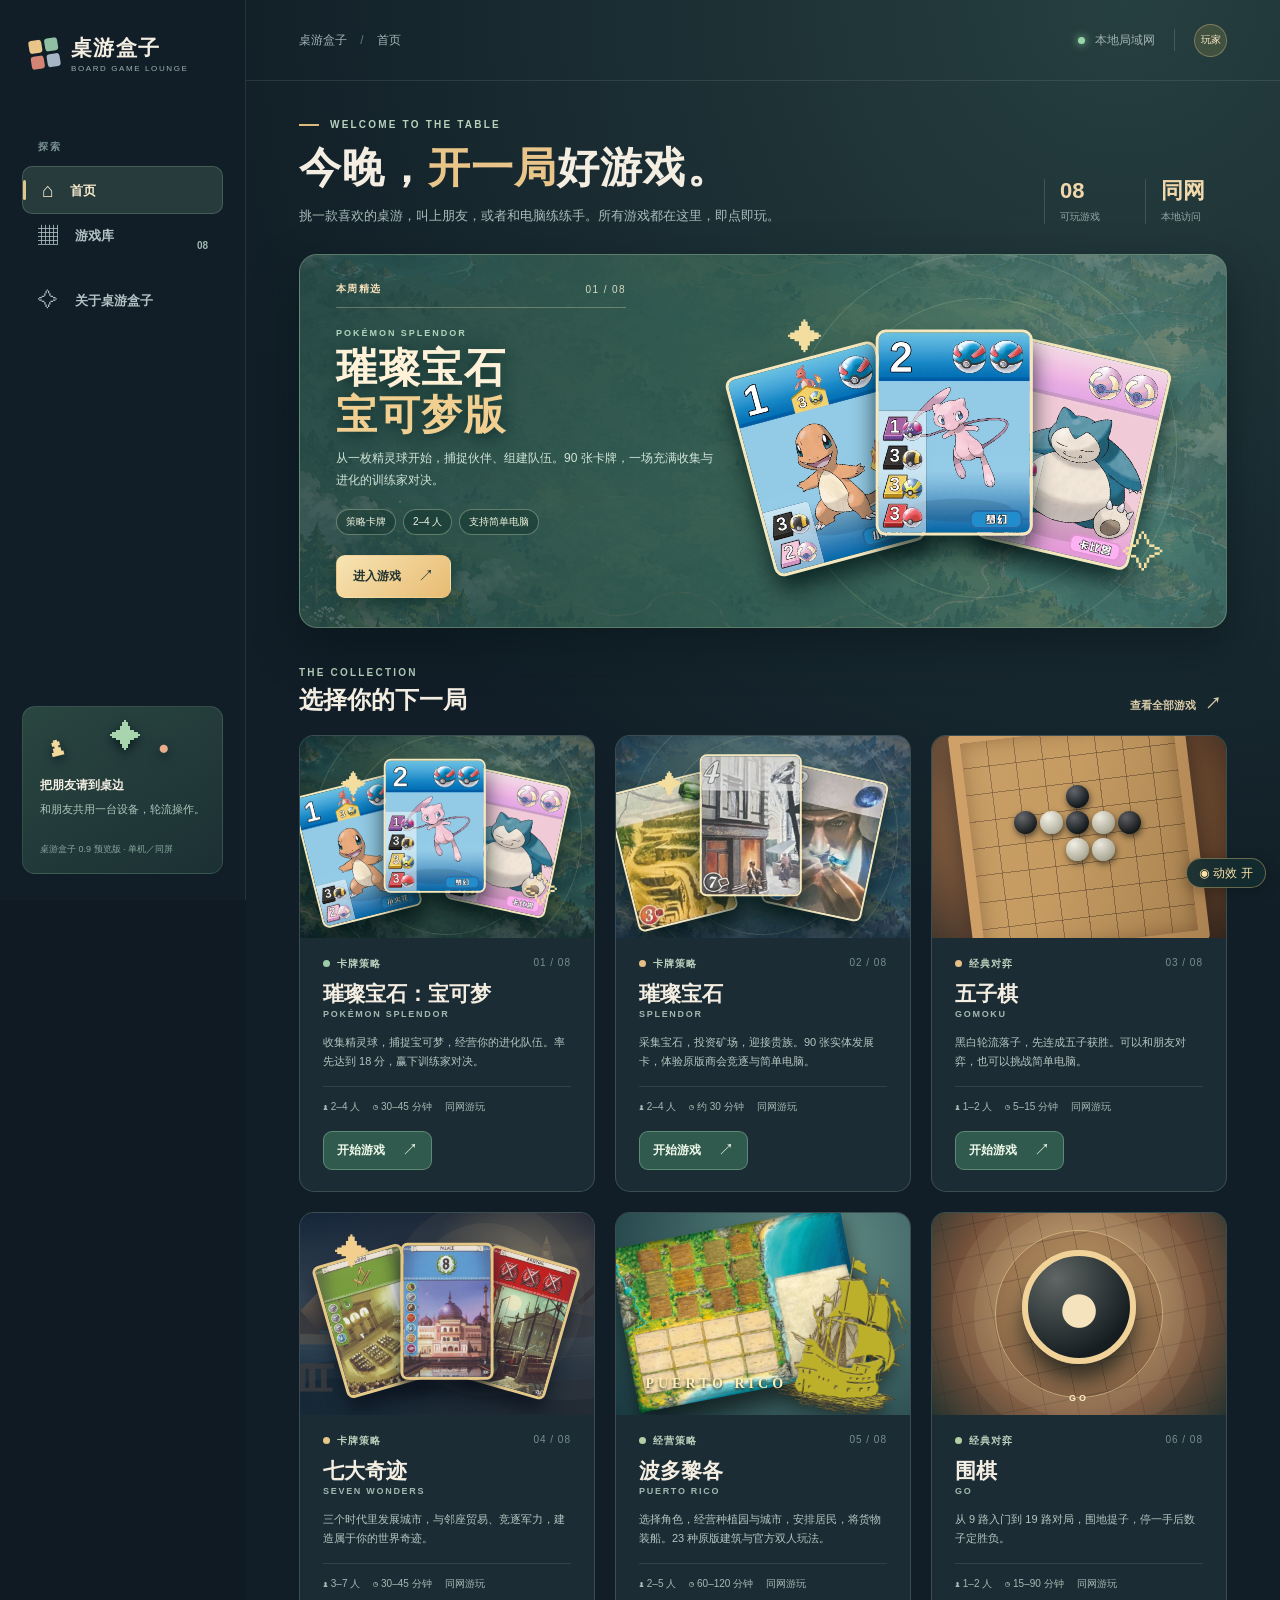
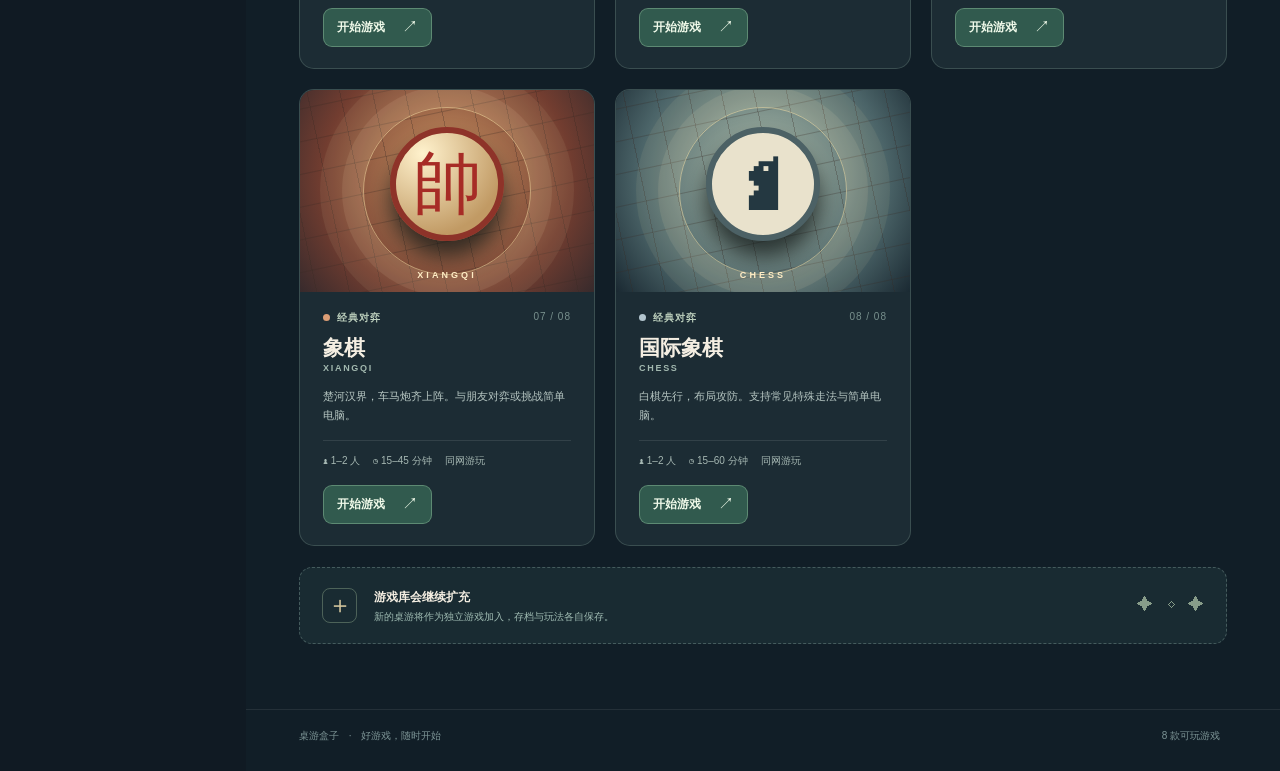
==== site/index.html @ d0b1382e "Publish eight-game hotseat web edition" ====
<!doctype html>
<html lang="zh-CN">
<head>
  <meta charset="utf-8">
  <meta name="viewport" content="width=device-width, initial-scale=1">
  <meta name="theme-color" content="#101b26">
  <meta name="apple-mobile-web-app-capable" content="yes">
  <link rel="manifest" href="manifest.webmanifest">
  <link rel="apple-touch-icon" href="assets/hub-icon-192.png">
  <title>桌游盒子 · 桌游中心</title>
  <link rel="stylesheet" href="css/hub.css?v=0.9.0-preview.1">
  <link rel="stylesheet" href="css/motion.css?v=0.9.0-preview.1">
</head>
<body>
  <div id="hub"></div>
  <script src="js/site-config.js?v=0.9.0-preview.1"></script>
  <script src="js/motion.js?v=0.9.0-preview.1"></script>
  <script src="js/hub.js?v=0.9.0-preview.1"></script>
  <script src="js/pwa.js?v=0.9.0-preview.1"></script>
</body>
</html>
---- site/css/hub.css ----
:root{--bg:#101a23;--panel:#1b2a35;--muted:#9fb0b5;--cream:#f4eee2;--gold:#eac58a;--green:#93c7a6;--line:#ffffff18}
*{box-sizing:border-box}
html{scroll-behavior:smooth}
body{margin:0;color:var(--cream);background:var(--bg);font-family:"Microsoft YaHei UI","Microsoft YaHei","Segoe UI",sans-serif}
button,a{font:inherit}button{cursor:pointer}a{color:inherit;text-decoration:none}
button:focus-visible,a:focus-visible{outline:3px solid #f4cf87;outline-offset:3px}
.hub-shell{display:grid;grid-template-columns:246px minmax(0,1fr);min-height:100vh;max-width:1920px;margin:auto}
.hub-sidebar{position:sticky;top:0;display:flex;flex-direction:column;height:100vh;padding:34px 22px 26px;border-right:1px solid var(--line);background:#111e27;z-index:2}
.hub-brand{display:flex;align-items:center;gap:12px;padding:0 8px;margin-bottom:67px}
.hub-brand strong{display:block;font-size:21px;letter-spacing:.06em;white-space:nowrap}.hub-brand small{display:block;margin-top:2px;color:#9ab0ac;font-size:8px;letter-spacing:.2em;white-space:nowrap}
.hub-mark{display:grid;grid-template-columns:repeat(2,13px);grid-template-rows:repeat(2,13px);gap:3px;transform:rotate(-9deg);flex:none}
.hub-mark i{display:block;border-radius:3px;background:#eac58a}.hub-mark i:nth-child(2){background:#91bfa3}.hub-mark i:nth-child(3){background:#d38475}.hub-mark i:nth-child(4){background:#a7b6c5}
.sidebar-section-label{padding:0 16px;color:#789091;font-size:10px;font-weight:800;letter-spacing:.2em;margin-bottom:12px}
.hub-nav{display:grid;gap:7px}.hub-nav button{width:100%;height:48px;border:1px solid transparent;border-radius:10px;color:#b2c3c6;background:none;text-align:left;padding:0 14px;font-size:13px;font-weight:700}
.hub-nav button span{display:inline-grid;place-items:center;width:22px;margin-right:12px;font-size:20px;font-weight:400;vertical-align:-2px}
.hub-nav button b{float:right;line-height:48px;font-size:10px;color:#9db9b0}
.hub-nav button:hover,.hub-nav button.active{color:#f5e9cc;background:#273b3d;border-color:#93b89a46}
.hub-nav button.active:before{content:"";display:inline-block;width:3px;height:20px;border-radius:3px;background:#dfc68a;margin-left:-14px;margin-right:11px;vertical-align:-5px}
.hub-nav button.active span{margin-right:7px}
.sidebar-bottom{margin-top:auto;border:1px solid #8ab29635;border-radius:13px;padding:17px;background:linear-gradient(150deg,#2a4640,#1b3034)}
.sidebar-mini-art{height:51px;position:relative;color:#f3d99c;font-size:32px}.sidebar-mini-art span{position:absolute;filter:drop-shadow(0 4px 6px #081820)}.sidebar-mini-art span:nth-child(1){left:8px;top:3px;transform:rotate(-14deg)}.sidebar-mini-art span:nth-child(2){left:70px;top:-5px;color:#a8d5ae}.sidebar-mini-art span:nth-child(3){left:118px;top:13px;color:#e9ad8a;font-size:19px}
.sidebar-bottom strong{font-size:12px}.sidebar-bottom p{color:#adc7bc;font-size:11px;line-height:1.6;margin:7px 0 19px}.sidebar-bottom small{color:#87a69d;font-size:9px}
.hub-main{min-width:0;background:radial-gradient(circle at 85% 0,#263f40 0,transparent 37%),#111e27}
.hub-header{height:81px;padding:0 53px;display:flex;align-items:center;justify-content:space-between;border-bottom:1px solid var(--line);color:#a2b4b4;font-size:12px}
.breadcrumb span{margin:0 10px;color:#627c7e}.header-right{display:flex;align-items:center;gap:10px}.online-dot{width:7px;height:7px;border-radius:50%;background:#98d7aa;box-shadow:0 0 9px #98d7aa}.header-line{height:22px;width:1px;background:#ffffff27;margin:0 9px}.user-badge{width:33px;height:33px;border:1px solid #d9be8766;background:#415140;border-radius:50%;display:grid;place-items:center;color:#ffedc7;font-size:10px}
.page-content{max-width:1550px;padding:38px 53px 65px;margin:0 auto;min-height:calc(100vh - 143px)}
.eyebrow{display:flex;align-items:center;gap:11px;color:#b8d1bc;font-size:10px;font-weight:900;letter-spacing:.22em}.eyebrow-line{width:20px;height:2px;background:#ddb97b}
.welcome{display:flex;justify-content:space-between;align-items:end;gap:30px;margin-bottom:27px}.welcome h1,.library-intro h1{font-size:clamp(29px,3.3vw,48px);letter-spacing:.025em;line-height:1.25;margin:12px 0 9px;font-weight:900}.welcome h1 em{font-style:normal;color:#eac58a}.welcome p,.library-intro p{font-size:13px;color:#aabdbb;line-height:1.8;margin:0}.welcome-stats{display:flex;gap:19px;padding-bottom:3px}.welcome-stats div{min-width:82px;border-left:1px solid #78908a56;padding-left:15px}.welcome-stats strong{display:block;font-size:22px;line-height:1.1;color:#f0d7ac}.welcome-stats span{display:block;color:#91aba9;font-size:10px;margin-top:7px}
.feature-card{position:relative;min-height:355px;border:1px solid #a9c7a46b;border-radius:18px;overflow:hidden;display:grid;grid-template-columns:minmax(0,.9fr) minmax(0,1.1fr);background:radial-gradient(circle at 80% 37%,#60887780,transparent 36%),linear-gradient(112deg,#203c3a 0%,#254942 53%,#345851 100%);box-shadow:0 18px 42px #0714198c}
.feature-card:before{content:"";position:absolute;inset:0;pointer-events:none;background:linear-gradient(90deg,#142d2d30,#132c2b00 60%),url("../assets/board-map-v2.png") center/cover;opacity:.26;mix-blend-mode:screen}
.feature-copy{padding:27px 0 29px 36px;position:relative;z-index:1}.feature-label{display:flex;align-items:center;justify-content:space-between;border-bottom:1px solid #f2e3bf4d;padding-bottom:11px;color:#f6e1bb;font-size:10px;letter-spacing:.14em;font-weight:800;max-width:290px}.feature-label b{color:#d5dbc5;font-weight:500}
.feature-kicker{font-size:9px;letter-spacing:.22em;color:#b0d6bd;font-weight:800;margin-top:20px}.feature-copy h2{font-size:clamp(31px,3.2vw,48px);line-height:1.15;letter-spacing:.04em;margin:7px 0;color:#fff2d8;text-shadow:0 3px 16px #0c292a}.feature-copy h2 i{font-style:normal;color:#f1cf91}.feature-copy p{max-width:400px;color:#d2e4d8;font-size:12px;line-height:1.8;margin:9px 0 17px}
.feature-tags{display:flex;flex-wrap:wrap;gap:7px}.feature-tags span{border:1px solid #dce7bf5c;border-radius:99px;background:#1438318c;padding:5px 9px;font-size:10px;color:#eff3de}
.feature-actions{display:flex;align-items:center;gap:18px;margin-top:20px}.button{display:inline-flex;align-items:center;justify-content:space-between;gap:17px;border:1px solid transparent;border-radius:9px;padding:10px 16px;min-height:41px;font-weight:800;font-size:12px;white-space:nowrap;transition:transform .15s,background .15s,border-color .15s}.button:hover{transform:translateY(-2px)}.button span{font-size:16px;font-weight:500}
.button-gold{color:#20332f;background:linear-gradient(140deg,#f7e4b4,#e8bb72);box-shadow:0 5px 13px #08241d77}.button-primary{color:#eff9e9;background:#315a4e;border-color:#94c6a270}.button-primary:hover{background:#3c715c}.button-ghost{color:#b7d4c2;border-color:#6d9a8566;background:#17382f}.button-ghost:hover{background:#254b3d}.feature-resume{color:#f6e5bd;font-size:11px;font-weight:700}.feature-resume:hover{text-decoration:underline}
.cover{position:relative;overflow:hidden;min-height:197px;background:#243e3b}.cover-splendor{background:radial-gradient(circle at 58% 40%,#668777,#284340 56%,#10272b)}.cover-splendor:before{content:"";position:absolute;inset:0;background:url("../assets/board-map-v2.png") center/cover;opacity:.27}.cover-orbit{position:absolute;left:50%;top:49%;width:270px;height:270px;border:1px solid #daebba26;border-radius:50%;transform:translate(-50%,-50%) rotate(-18deg)}.orbit-b{width:200px;height:200px;border-color:#e9db9d2b}
.cover-card{position:absolute;width:102px;border:2px solid #f5e7be;border-radius:7px;box-shadow:0 14px 22px #001414ba;top:50%;left:50%;transform-origin:bottom center}.cover-card-a{transform:translate(-122%,-41%) rotate(-14deg)}.cover-card-b{transform:translate(-4%,-47%) rotate(12deg)}.cover-card-c{transform:translate(-62%,-58%) rotate(0);z-index:2}.cover-spark{position:absolute;color:#f3dea0;font-size:26px}.spark-a{left:14%;top:17%}.spark-b{right:12%;bottom:13%;font-size:35px}
.hero-cover{min-height:355px;background:none;overflow:visible}.hero-cover:before{opacity:0}.hero-cover .cover-orbit{width:390px;height:390px;left:52%;top:52%;border-color:#dce5b02b}.hero-cover .orbit-b{width:300px;height:300px}.hero-cover .cover-card{width:clamp(136px,12.2vw,188px);border-width:3px;border-radius:10px}.hero-cover .cover-card-a{transform:translate(-126%,-43%) rotate(-15deg)}.hero-cover .cover-card-b{transform:translate(1%,-45%) rotate(13deg)}.hero-cover .cover-card-c{transform:translate(-61%,-54%) rotate(0)}.hero-cover .spark-a{font-size:35px}.hero-cover .spark-b{font-size:42px}
.resume-strip{display:flex;align-items:center;gap:14px;border:1px solid #8ab39454;background:#203a36;border-radius:12px;padding:13px 17px;margin-top:17px}.resume-symbol{display:grid;place-items:center;width:42px;height:42px;border-radius:10px;color:#f2d198;background:#456350;font-size:25px}.resume-strip div:nth-child(2){display:grid;gap:2px;flex:1}.resume-strip small{color:#a8c9ad;font-size:9px}.resume-strip strong{font-size:13px}.resume-strip span{color:#b5c9b9;font-size:10px}.resume-strip a{font-size:11px;color:#f7e5b9;font-weight:800}.resume-strip a span{font-size:16px;color:#f7e5b9;margin-left:10px}
.section-heading{display:flex;align-items:end;justify-content:space-between;gap:18px;margin:39px 0 19px}.section-heading h2{font-size:24px;margin:6px 0 0}.text-button{border:0;background:none;color:#d8cba8;font-size:11px;font-weight:800}.text-button span{margin-left:6px;font-size:16px}.text-button:hover{text-decoration:underline}
.game-cards{display:grid;grid-template-columns:repeat(3,minmax(0,1fr));gap:20px}.game-card{min-width:0;border:1px solid #88a39a48;background:#1c2c34;border-radius:15px;overflow:hidden;transition:transform .15s,border-color .15s,box-shadow .15s}.game-card:hover{transform:translateY(-3px);border-color:#cbb684ad;box-shadow:0 14px 27px #05121770}.card-cover-link{display:block}.game-card .cover{height:202px}.game-card-body{padding:19px 23px 21px}.card-category{color:#bdd0bd;font-size:10px;letter-spacing:.1em;font-weight:800}.category-dot{display:inline-block;width:7px;height:7px;border-radius:50%;background:#9dccaa;margin-right:7px}.game-card.amber .category-dot{background:#e5bf84}.card-number{float:right;font-size:10px;color:#78908d;font-weight:400}.game-card h3{font-size:21px;margin:9px 0 1px}.game-en{color:#a2b8af;font-size:9px;letter-spacing:.19em;font-weight:700}.game-card p{font-size:11px;line-height:1.75;color:#b5c5c1;min-height:39px;margin:14px 0}.game-meta{display:flex;gap:13px;flex-wrap:wrap;padding:13px 0;border-top:1px solid #ffffff19;color:#a6b8b3;font-size:10px}.card-bottom{display:flex;gap:9px;align-items:center;margin-top:4px}.card-bottom .button{padding:8px 13px;min-height:36px}.card-bottom .button-ghost{font-size:10px}
.cover-gomoku{background:radial-gradient(circle at 50% 40%,#b88f59,#6d4b32 72%,#352923)}.cover-gomoku:after{content:"";position:absolute;inset:0;background:linear-gradient(105deg,#e6c19024,transparent 45%,#35200e3d);pointer-events:none}.cover-grid{position:absolute;width:236px;height:236px;left:50%;top:50%;transform:translate(-50%,-50%) rotate(-7deg);border:11px solid #cc9d64;border-radius:6px;background:repeating-linear-gradient(0deg,transparent 0 26px,#4f382776 26px 27px),repeating-linear-gradient(90deg,transparent 0 26px,#4f382776 26px 27px),#c59b62;box-shadow:0 12px 25px #2a1d1bcc,inset 0 0 19px #5f3c2080}
.cover-wonders{background:linear-gradient(90deg,#14233475,#2d2b3291),url('../assets/wonders-panorama.svg') center 47%/cover}.w-cover-sun{position:absolute;right:18%;top:15%;width:110px;height:110px;border:1px solid #f3d99d78;border-radius:50%;box-shadow:0 0 0 20px #f3d99d0e,0 0 0 43px #f3d99d0b}.w-cover-card{position:absolute;left:50%;top:48%;width:93px;height:137px;display:grid;place-items:center;border:3px solid #e5c888;border-radius:7px;background:linear-gradient(155deg,#906644,#2e4652 50%,#17283a);box-shadow:0 12px 18px #0a121dc9;color:#ffe8ae;font-family:Georgia,serif;font-size:48px;text-shadow:0 3px 8px #111b23}.w-cover-card.c1{transform:translate(-128%,-42%) rotate(-16deg)}.w-cover-card.c2{transform:translate(-50%,-49%) rotate(0);z-index:2}.w-cover-card.c3{transform:translate(26%,-41%) rotate(16deg)}.w-cover-laurel{position:absolute;left:12%;top:10%;font-size:35px;color:#f2cf8f}.game-card.royal .category-dot{background:#e7c889}
.w-cover-card{object-fit:cover;object-position:center 59%;display:block}
.cover-classic{background:radial-gradient(circle at 50% 42%,#d2ac72,#76523b 65%,#26332f)}.cover-xiangqi{background:radial-gradient(circle at 50% 42%,#d59d68,#723d30 66%,#372a2c)}.cover-chess{background:radial-gradient(circle at 50% 42%,#b6c5b2,#4b6468 66%,#1a2932)}.classic-cover-grid{position:absolute;inset:-22%;transform:rotate(-12deg);background:repeating-linear-gradient(0deg,transparent 0 31px,#382b2454 31px 32px),repeating-linear-gradient(90deg,transparent 0 31px,#382b2454 31px 32px);opacity:.85}.classic-cover-ring{position:absolute;left:50%;top:50%;width:168px;height:168px;transform:translate(-50%,-50%);border:1px solid #f9e3aa88;border-radius:50%;box-shadow:0 0 0 21px #f8e4b617,0 0 0 43px #f8e4b611}.classic-cover-piece{position:absolute;left:50%;top:47%;transform:translate(-50%,-50%);display:grid;place-items:center;width:114px;height:114px;border:6px solid #f1d39a;border-radius:50%;background:radial-gradient(circle at 28% 22%,#5f6664,#151d21 75%);box-shadow:0 16px 22px #101717c2;color:#f4e3bd;font-size:78px;font-family:Georgia,"KaiTi",serif}.cover-xiangqi .classic-cover-piece{border-color:#8e3329;background:radial-gradient(circle at 26% 20%,#fff2cd,#c19a64 75%);color:#a72c26;font-size:69px}.cover-chess .classic-cover-piece{background:#e9e2cc;border-color:#4c6165;color:#243841}.classic-cover-caption{position:absolute;left:50%;bottom:12px;transform:translateX(-50%);font-size:9px;font-weight:900;letter-spacing:.34em;color:#ffedc5}.game-card.jade .category-dot{background:#b2d0a4}.game-card.vermillion .category-dot{background:#db9d75}.game-card.slate .category-dot{background:#b2c5ce}
.stone{position:absolute;width:23px;height:23px;border-radius:50%;background:radial-gradient(circle at 35% 27%,#f4f3e8,#b7b5a3 67%,#89877c);box-shadow:1px 3px 6px #241f1bb3}.stone-1,.stone-3,.stone-5,.stone-7{background:radial-gradient(circle at 35% 27%,#62646a,#161c20 68%,#060809)}.stone-1{left:calc(50% - 65px);top:calc(50% - 26px)}.stone-2{left:calc(50% - 39px);top:calc(50% - 26px)}.stone-3{left:calc(50% - 13px);top:calc(50% - 26px)}.stone-4{left:calc(50% + 13px);top:calc(50% - 26px)}.stone-5{left:calc(50% + 39px);top:calc(50% - 26px)}.stone-6{left:calc(50% - 13px);top:calc(50% + 1px)}.stone-7{left:calc(50% - 13px);top:calc(50% - 52px)}.stone-8{left:calc(50% + 13px);top:calc(50% + 1px)}
.coming-banner{display:flex;align-items:center;gap:17px;margin-top:21px;padding:19px 22px;border:1px dashed #829e986d;border-radius:13px;background:#192b32}.coming-icon{display:grid;place-items:center;width:35px;height:35px;border-radius:8px;border:1px solid #aecaa25a;color:#d4c69d;font-size:24px}.coming-banner strong{font-size:12px}.coming-banner p{font-size:10px;color:#9fbbb2;margin:4px 0 0}.coming-decoration{margin-left:auto;color:#879c89;white-space:nowrap}
.library-intro{margin:22px 0 35px}.library-intro h1{font-size:44px;margin:13px 0 8px}.library-tools{display:flex;align-items:center;justify-content:space-between;margin-bottom:18px}.library-tools>span{font-size:11px;color:#91aca5}.filter-list{display:flex;gap:8px;flex-wrap:wrap}.filter-list button{border:1px solid #829b9370;background:#1e3139;border-radius:99px;color:#aec1b9;padding:7px 15px;font-size:11px}.filter-list button:hover,.filter-list button.active{background:#3b6052;border-color:#bfdbbb;color:#fff2d7}
.about-grid{display:grid;grid-template-columns:repeat(3,1fr);gap:16px;margin:43px 0 26px}.about-grid article{border:1px solid #80a29866;border-radius:14px;background:linear-gradient(150deg,#28413d,#1b2c35);padding:25px;min-height:220px}.about-grid article span{font-family:Georgia,serif;font-size:34px;color:#e3c18c}.about-grid h2{font-size:18px;margin:27px 0 8px}.about-grid p{color:#b1c4bc;font-size:12px;line-height:1.75}.about-back{border:0}
.install-guide{border:1px solid #96bea47d;border-radius:15px;padding:24px 27px;margin:0 0 24px;background:linear-gradient(125deg,#294d42,#1b3439)}.install-guide h2{margin:8px 0;font-size:20px}.install-guide p{margin:0;max-width:790px;color:#bfd1c3;font-size:12px;line-height:1.9}
footer{padding:19px 53px 28px;border-top:1px solid #ffffff14;color:#7e9697;font-size:10px}footer span{margin:0 7px}.footer-right{float:right}
@media(max-width:1180px){.hub-shell{grid-template-columns:200px minmax(0,1fr)}.hub-sidebar{padding:26px 15px}.hub-main .page-content{padding:30px}.hub-header{padding:0 30px}.feature-copy{padding-left:27px}.hero-cover .cover-card{width:145px}.game-cards{grid-template-columns:repeat(2,minmax(0,1fr))}.game-card p{min-height:58px}}
@media(max-width:860px){.hub-shell{display:block}.hub-sidebar{position:static;width:100%;height:auto;padding:15px 22px;flex-direction:row;align-items:center;gap:22px}.hub-brand{margin:0}.sidebar-section-label,.sidebar-bottom{display:none}.hub-nav{display:flex;gap:2px}.hub-nav button{width:auto;height:38px;padding:0 9px;font-size:11px}.hub-nav button span{font-size:15px;margin-right:5px}.hub-nav button b,.hub-nav button.active:before{display:none}.hub-nav button.active span{margin-right:5px}.hub-header{height:53px}.page-content{min-height:0}.feature-card{min-height:310px}.hero-cover{min-height:310px}.hero-cover .cover-card{width:115px}.welcome-stats{display:none}.about-grid{grid-template-columns:1fr 1fr}}
@media(max-width:620px){.hub-sidebar{display:block}.hub-brand{margin-bottom:12px}.hub-nav{justify-content:space-between}.hub-nav button{font-size:10px}.hub-header{padding:0 18px}.header-right{font-size:0}.header-right .online-dot,.header-right .header-line{display:none}.hub-main .page-content{padding:25px 17px 40px}.welcome h1,.library-intro h1{font-size:30px}.feature-card{display:block;min-height:470px}.feature-copy{padding:20px;position:relative;z-index:2}.feature-copy h2{font-size:33px}.feature-copy p{font-size:11px;max-width:290px}.feature-card .hero-cover{position:absolute;right:0;bottom:0;width:100%;height:220px;min-height:220px;opacity:.78}.hero-cover .cover-card{width:100px;top:45%;left:62%}.feature-actions{margin-top:11px}.game-cards{grid-template-columns:1fr}.game-card .cover{height:177px}.game-card p{min-height:0}.section-heading{margin-top:30px}.about-grid{grid-template-columns:1fr}.coming-decoration{display:none}footer{padding:20px}}
@media(prefers-reduced-motion:reduce){*,*:before,*:after{scroll-behavior:auto!important;transition-duration:.01ms!important}}

.cover-base{background:radial-gradient(ellipse at 50% 30%,#698692,#273c50 70%)}.cover-base .cover-card{aspect-ratio:630/880;object-fit:cover}

.cover-puerto{background:radial-gradient(circle at 70% 20%,#638d87,#193940);overflow:hidden;position:relative}.pr-cover-board{position:absolute;width:80%;height:85%;object-fit:contain;left:2%;top:5%;transform:rotate(-11deg);filter:drop-shadow(0 14px 9px #0008)}.pr-cover-ship{position:absolute;height:80%;width:45%;object-fit:contain;right:0;bottom:0;filter:drop-shadow(0 10px 8px #0006);transform:rotate(10deg)}.pr-cover-label{position:absolute;bottom:11%;left:10%;font:bold 14px Georgia,serif;letter-spacing:4px;color:#ffedb2;text-shadow:0 2px 3px #18302c}

.hub-nav .hub-online-link{display:flex;align-items:center;gap:12px;padding:14px 16px;color:#e9d2a1;text-decoration:none;border:1px solid #a2c5a533;border-radius:10px;margin:6px 0;background:#4a71651c;font-size:14px}.hub-online-link b{font-size:10px;background:#edd08d;color:#1d3940;border-radius:4px;padding:1px 5px;margin-left:auto}.card-bottom{flex-wrap:wrap}

.button-online{color:#c5dfc8;border:1px solid #95b69f66;background:#28413b55}.button-online:hover{background:#41614e99}
---- site/css/motion.css ----
.bm-toggle{position:fixed;right:14px;bottom:12px;z-index:1600;border:1px solid #eacb7b66;border-radius:20px;background:#132d31e8;color:#ffe4a5;padding:7px 12px;font:500 12px/1.2 system-ui,sans-serif;cursor:pointer;box-shadow:0 3px 14px #0004;backdrop-filter:blur(10px)}
.bm-ghost{pointer-events:none!important;user-select:none!important;contain:layout style;will-change:transform,opacity}
.bm-confetti{position:fixed;width:7px;height:12px;border-radius:2px;pointer-events:none;z-index:1500;will-change:transform,opacity}
html[data-motion=on] button:not(:disabled):not([aria-disabled=true]){transition:filter .14s,box-shadow .18s,background-color .18s}
html[data-motion=on] button:not(:disabled):not([aria-disabled=true]):active{filter:brightness(1.22)}
html[data-motion=on] .modal,html[data-motion=on] .w-modal,html[data-motion=on] .b-modal,html[data-motion=on] .pr-modal,html[data-motion=on] .cb-modal,html[data-motion=on] .cb-dialog{animation:bm-dialog-in .28s cubic-bezier(.2,.75,.25,1) both}
html[data-motion=on] .gk-player.active,html[data-motion=on] .cb-player.active,html[data-motion=on] .w-player.active,html[data-motion=on] .player-card.active,html[data-motion=on] .b-player.active,html[data-motion=on] .pr-seat.active{box-shadow:0 0 0 1px #f6d78266,0 0 22px #eec46b14}
@keyframes bm-dialog-in{from{transform:translateY(16px) scale(.96);opacity:0}to{transform:translateY(0) scale(1);opacity:1}}
@keyframes bm-thinking{0%,100%{opacity:.4;transform:scale(.8)}50%{opacity:1;transform:scale(1)}}
html[data-motion=on] .w-hourglass{animation:bm-thinking 1.2s ease-in-out infinite}
html[data-motion=off] *,html[data-motion=off] *::before,html[data-motion=off] *::after{animation:none!important;transition:none!important;scroll-behavior:auto!important}
@media(max-width:600px){.bm-toggle{right:8px;bottom:8px;padding:6px 9px;font-size:11px}}
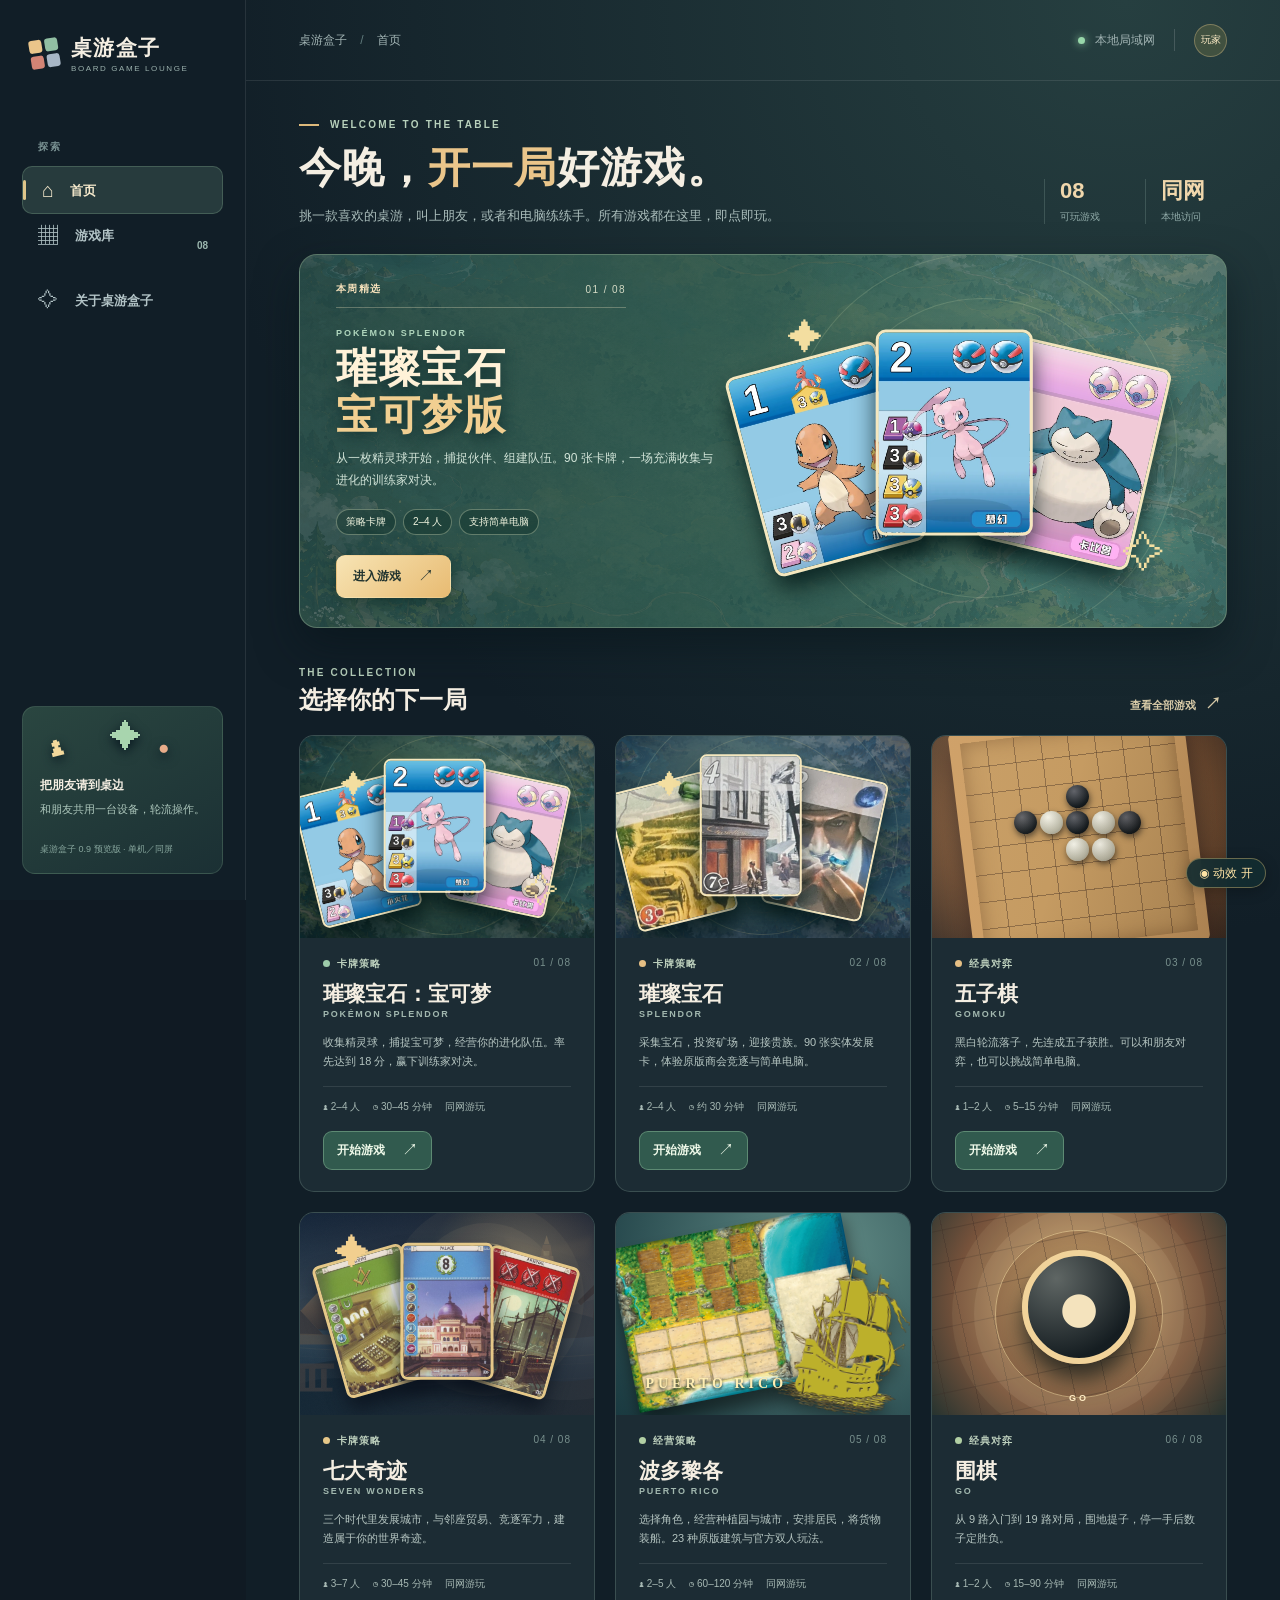
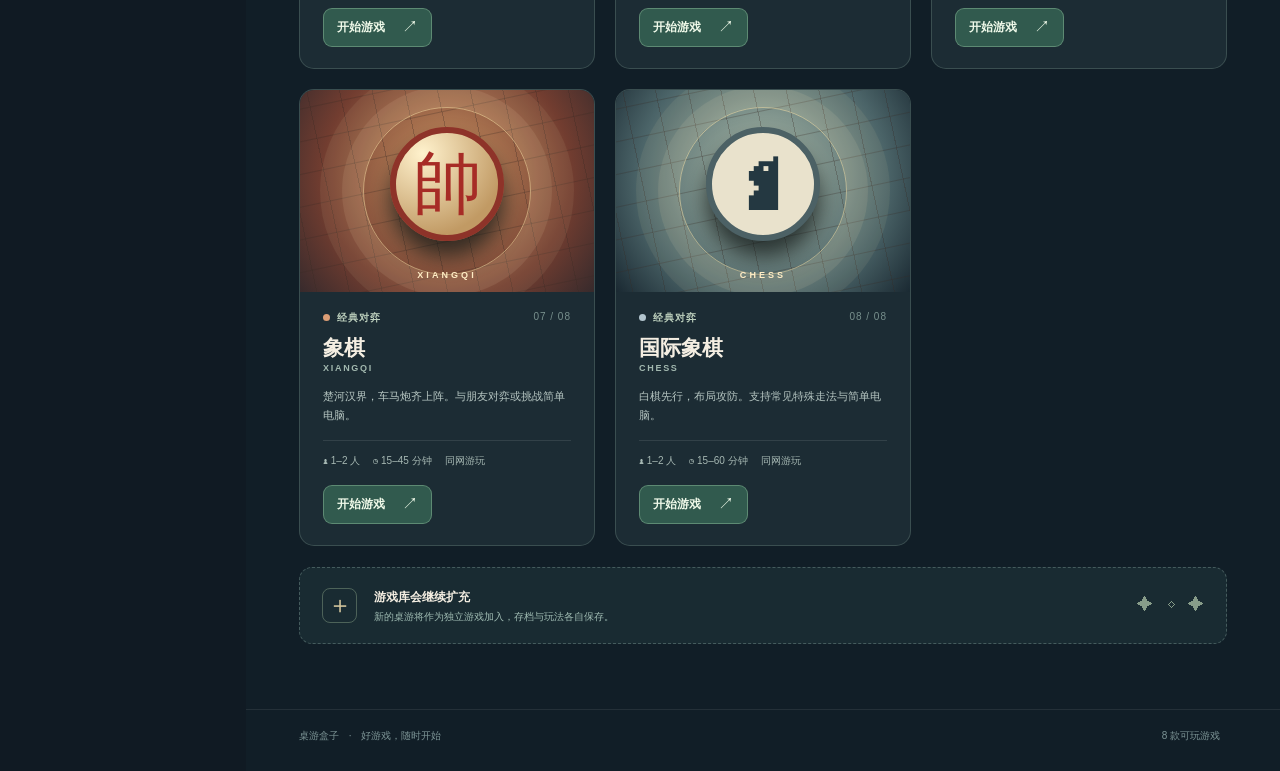
==== commit 6427ce51: "Show original Seven Wonders chain icons and fix cached runtime upgrades" ====
--- a/site/index.html
+++ b/site/index.html
@@ -8,14 +8,14 @@
   <link rel="manifest" href="manifest.webmanifest">
   <link rel="apple-touch-icon" href="assets/hub-icon-192.png">
   <title>桌游盒子 · 桌游中心</title>
-  <link rel="stylesheet" href="css/hub.css?v=0.9.0-preview.1">
-  <link rel="stylesheet" href="css/motion.css?v=0.9.0-preview.1">
+  <link rel="stylesheet" href="css/hub.db4ab13f49b8.css">
+  <link rel="stylesheet" href="css/motion.83fe73f6543e.css">
 </head>
 <body>
   <div id="hub"></div>
-  <script src="js/site-config.js?v=0.9.0-preview.1"></script>
-  <script src="js/motion.js?v=0.9.0-preview.1"></script>
-  <script src="js/hub.js?v=0.9.0-preview.1"></script>
-  <script src="js/pwa.js?v=0.9.0-preview.1"></script>
+  <script src="js/site-config.a4c833357a69.js"></script>
+  <script src="js/motion.b0d07df69754.js"></script>
+  <script src="js/hub.9932e4aec833.js"></script>
+  <script src="js/pwa.4d9f9209f378.js"></script>
 </body>
 </html>
--- a/site/css/hub.db4ab13f49b8.css
+++ b/site/css/hub.db4ab13f49b8.css
@@ -0,0 +1,63 @@
+:root{--bg:#101a23;--panel:#1b2a35;--muted:#9fb0b5;--cream:#f4eee2;--gold:#eac58a;--green:#93c7a6;--line:#ffffff18}
+*{box-sizing:border-box}
+html{scroll-behavior:smooth}
+body{margin:0;color:var(--cream);background:var(--bg);font-family:"Microsoft YaHei UI","Microsoft YaHei","Segoe UI",sans-serif}
+button,a{font:inherit}button{cursor:pointer}a{color:inherit;text-decoration:none}
+button:focus-visible,a:focus-visible{outline:3px solid #f4cf87;outline-offset:3px}
+.hub-shell{display:grid;grid-template-columns:246px minmax(0,1fr);min-height:100vh;max-width:1920px;margin:auto}
+.hub-sidebar{position:sticky;top:0;display:flex;flex-direction:column;height:100vh;padding:34px 22px 26px;border-right:1px solid var(--line);background:#111e27;z-index:2}
+.hub-brand{display:flex;align-items:center;gap:12px;padding:0 8px;margin-bottom:67px}
+.hub-brand strong{display:block;font-size:21px;letter-spacing:.06em;white-space:nowrap}.hub-brand small{display:block;margin-top:2px;color:#9ab0ac;font-size:8px;letter-spacing:.2em;white-space:nowrap}
+.hub-mark{display:grid;grid-template-columns:repeat(2,13px);grid-template-rows:repeat(2,13px);gap:3px;transform:rotate(-9deg);flex:none}
+.hub-mark i{display:block;border-radius:3px;background:#eac58a}.hub-mark i:nth-child(2){background:#91bfa3}.hub-mark i:nth-child(3){background:#d38475}.hub-mark i:nth-child(4){background:#a7b6c5}
+.sidebar-section-label{padding:0 16px;color:#789091;font-size:10px;font-weight:800;letter-spacing:.2em;margin-bottom:12px}
+.hub-nav{display:grid;gap:7px}.hub-nav button{width:100%;height:48px;border:1px solid transparent;border-radius:10px;color:#b2c3c6;background:none;text-align:left;padding:0 14px;font-size:13px;font-weight:700}
+.hub-nav button span{display:inline-grid;place-items:center;width:22px;margin-right:12px;font-size:20px;font-weight:400;vertical-align:-2px}
+.hub-nav button b{float:right;line-height:48px;font-size:10px;color:#9db9b0}
+.hub-nav button:hover,.hub-nav button.active{color:#f5e9cc;background:#273b3d;border-color:#93b89a46}
+.hub-nav button.active:before{content:"";display:inline-block;width:3px;height:20px;border-radius:3px;background:#dfc68a;margin-left:-14px;margin-right:11px;vertical-align:-5px}
+.hub-nav button.active span{margin-right:7px}
+.sidebar-bottom{margin-top:auto;border:1px solid #8ab29635;border-radius:13px;padding:17px;background:linear-gradient(150deg,#2a4640,#1b3034)}
+.sidebar-mini-art{height:51px;position:relative;color:#f3d99c;font-size:32px}.sidebar-mini-art span{position:absolute;filter:drop-shadow(0 4px 6px #081820)}.sidebar-mini-art span:nth-child(1){left:8px;top:3px;transform:rotate(-14deg)}.sidebar-mini-art span:nth-child(2){left:70px;top:-5px;color:#a8d5ae}.sidebar-mini-art span:nth-child(3){left:118px;top:13px;color:#e9ad8a;font-size:19px}
+.sidebar-bottom strong{font-size:12px}.sidebar-bottom p{color:#adc7bc;font-size:11px;line-height:1.6;margin:7px 0 19px}.sidebar-bottom small{color:#87a69d;font-size:9px}
+.hub-main{min-width:0;background:radial-gradient(circle at 85% 0,#263f40 0,transparent 37%),#111e27}
+.hub-header{height:81px;padding:0 53px;display:flex;align-items:center;justify-content:space-between;border-bottom:1px solid var(--line);color:#a2b4b4;font-size:12px}
+.breadcrumb span{margin:0 10px;color:#627c7e}.header-right{display:flex;align-items:center;gap:10px}.online-dot{width:7px;height:7px;border-radius:50%;background:#98d7aa;box-shadow:0 0 9px #98d7aa}.header-line{height:22px;width:1px;background:#ffffff27;margin:0 9px}.user-badge{width:33px;height:33px;border:1px solid #d9be8766;background:#415140;border-radius:50%;display:grid;place-items:center;color:#ffedc7;font-size:10px}
+.page-content{max-width:1550px;padding:38px 53px 65px;margin:0 auto;min-height:calc(100vh - 143px)}
+.eyebrow{display:flex;align-items:center;gap:11px;color:#b8d1bc;font-size:10px;font-weight:900;letter-spacing:.22em}.eyebrow-line{width:20px;height:2px;background:#ddb97b}
+.welcome{display:flex;justify-content:space-between;align-items:end;gap:30px;margin-bottom:27px}.welcome h1,.library-intro h1{font-size:clamp(29px,3.3vw,48px);letter-spacing:.025em;line-height:1.25;margin:12px 0 9px;font-weight:900}.welcome h1 em{font-style:normal;color:#eac58a}.welcome p,.library-intro p{font-size:13px;color:#aabdbb;line-height:1.8;margin:0}.welcome-stats{display:flex;gap:19px;padding-bottom:3px}.welcome-stats div{min-width:82px;border-left:1px solid #78908a56;padding-left:15px}.welcome-stats strong{display:block;font-size:22px;line-height:1.1;color:#f0d7ac}.welcome-stats span{display:block;color:#91aba9;font-size:10px;margin-top:7px}
+.feature-card{position:relative;min-height:355px;border:1px solid #a9c7a46b;border-radius:18px;overflow:hidden;display:grid;grid-template-columns:minmax(0,.9fr) minmax(0,1.1fr);background:radial-gradient(circle at 80% 37%,#60887780,transparent 36%),linear-gradient(112deg,#203c3a 0%,#254942 53%,#345851 100%);box-shadow:0 18px 42px #0714198c}
+.feature-card:before{content:"";position:absolute;inset:0;pointer-events:none;background:linear-gradient(90deg,#142d2d30,#132c2b00 60%),url("../assets/board-map-v2.png") center/cover;opacity:.26;mix-blend-mode:screen}
+.feature-copy{padding:27px 0 29px 36px;position:relative;z-index:1}.feature-label{display:flex;align-items:center;justify-content:space-between;border-bottom:1px solid #f2e3bf4d;padding-bottom:11px;color:#f6e1bb;font-size:10px;letter-spacing:.14em;font-weight:800;max-width:290px}.feature-label b{color:#d5dbc5;font-weight:500}
+.feature-kicker{font-size:9px;letter-spacing:.22em;color:#b0d6bd;font-weight:800;margin-top:20px}.feature-copy h2{font-size:clamp(31px,3.2vw,48px);line-height:1.15;letter-spacing:.04em;margin:7px 0;color:#fff2d8;text-shadow:0 3px 16px #0c292a}.feature-copy h2 i{font-style:normal;color:#f1cf91}.feature-copy p{max-width:400px;color:#d2e4d8;font-size:12px;line-height:1.8;margin:9px 0 17px}
+.feature-tags{display:flex;flex-wrap:wrap;gap:7px}.feature-tags span{border:1px solid #dce7bf5c;border-radius:99px;background:#1438318c;padding:5px 9px;font-size:10px;color:#eff3de}
+.feature-actions{display:flex;align-items:center;gap:18px;margin-top:20px}.button{display:inline-flex;align-items:center;justify-content:space-between;gap:17px;border:1px solid transparent;border-radius:9px;padding:10px 16px;min-height:41px;font-weight:800;font-size:12px;white-space:nowrap;transition:transform .15s,background .15s,border-color .15s}.button:hover{transform:translateY(-2px)}.button span{font-size:16px;font-weight:500}
+.button-gold{color:#20332f;background:linear-gradient(140deg,#f7e4b4,#e8bb72);box-shadow:0 5px 13px #08241d77}.button-primary{color:#eff9e9;background:#315a4e;border-color:#94c6a270}.button-primary:hover{background:#3c715c}.button-ghost{color:#b7d4c2;border-color:#6d9a8566;background:#17382f}.button-ghost:hover{background:#254b3d}.feature-resume{color:#f6e5bd;font-size:11px;font-weight:700}.feature-resume:hover{text-decoration:underline}
+.cover{position:relative;overflow:hidden;min-height:197px;background:#243e3b}.cover-splendor{background:radial-gradient(circle at 58% 40%,#668777,#284340 56%,#10272b)}.cover-splendor:before{content:"";position:absolute;inset:0;background:url("../assets/board-map-v2.png") center/cover;opacity:.27}.cover-orbit{position:absolute;left:50%;top:49%;width:270px;height:270px;border:1px solid #daebba26;border-radius:50%;transform:translate(-50%,-50%) rotate(-18deg)}.orbit-b{width:200px;height:200px;border-color:#e9db9d2b}
+.cover-card{position:absolute;width:102px;border:2px solid #f5e7be;border-radius:7px;box-shadow:0 14px 22px #001414ba;top:50%;left:50%;transform-origin:bottom center}.cover-card-a{transform:translate(-122%,-41%) rotate(-14deg)}.cover-card-b{transform:translate(-4%,-47%) rotate(12deg)}.cover-card-c{transform:translate(-62%,-58%) rotate(0);z-index:2}.cover-spark{position:absolute;color:#f3dea0;font-size:26px}.spark-a{left:14%;top:17%}.spark-b{right:12%;bottom:13%;font-size:35px}
+.hero-cover{min-height:355px;background:none;overflow:visible}.hero-cover:before{opacity:0}.hero-cover .cover-orbit{width:390px;height:390px;left:52%;top:52%;border-color:#dce5b02b}.hero-cover .orbit-b{width:300px;height:300px}.hero-cover .cover-card{width:clamp(136px,12.2vw,188px);border-width:3px;border-radius:10px}.hero-cover .cover-card-a{transform:translate(-126%,-43%) rotate(-15deg)}.hero-cover .cover-card-b{transform:translate(1%,-45%) rotate(13deg)}.hero-cover .cover-card-c{transform:translate(-61%,-54%) rotate(0)}.hero-cover .spark-a{font-size:35px}.hero-cover .spark-b{font-size:42px}
+.resume-strip{display:flex;align-items:center;gap:14px;border:1px solid #8ab39454;background:#203a36;border-radius:12px;padding:13px 17px;margin-top:17px}.resume-symbol{display:grid;place-items:center;width:42px;height:42px;border-radius:10px;color:#f2d198;background:#456350;font-size:25px}.resume-strip div:nth-child(2){display:grid;gap:2px;flex:1}.resume-strip small{color:#a8c9ad;font-size:9px}.resume-strip strong{font-size:13px}.resume-strip span{color:#b5c9b9;font-size:10px}.resume-strip a{font-size:11px;color:#f7e5b9;font-weight:800}.resume-strip a span{font-size:16px;color:#f7e5b9;margin-left:10px}
+.section-heading{display:flex;align-items:end;justify-content:space-between;gap:18px;margin:39px 0 19px}.section-heading h2{font-size:24px;margin:6px 0 0}.text-button{border:0;background:none;color:#d8cba8;font-size:11px;font-weight:800}.text-button span{margin-left:6px;font-size:16px}.text-button:hover{text-decoration:underline}
+.game-cards{display:grid;grid-template-columns:repeat(3,minmax(0,1fr));gap:20px}.game-card{min-width:0;border:1px solid #88a39a48;background:#1c2c34;border-radius:15px;overflow:hidden;transition:transform .15s,border-color .15s,box-shadow .15s}.game-card:hover{transform:translateY(-3px);border-color:#cbb684ad;box-shadow:0 14px 27px #05121770}.card-cover-link{display:block}.game-card .cover{height:202px}.game-card-body{padding:19px 23px 21px}.card-category{color:#bdd0bd;font-size:10px;letter-spacing:.1em;font-weight:800}.category-dot{display:inline-block;width:7px;height:7px;border-radius:50%;background:#9dccaa;margin-right:7px}.game-card.amber .category-dot{background:#e5bf84}.card-number{float:right;font-size:10px;color:#78908d;font-weight:400}.game-card h3{font-size:21px;margin:9px 0 1px}.game-en{color:#a2b8af;font-size:9px;letter-spacing:.19em;font-weight:700}.game-card p{font-size:11px;line-height:1.75;color:#b5c5c1;min-height:39px;margin:14px 0}.game-meta{display:flex;gap:13px;flex-wrap:wrap;padding:13px 0;border-top:1px solid #ffffff19;color:#a6b8b3;font-size:10px}.card-bottom{display:flex;gap:9px;align-items:center;margin-top:4px}.card-bottom .button{padding:8px 13px;min-height:36px}.card-bottom .button-ghost{font-size:10px}
+.cover-gomoku{background:radial-gradient(circle at 50% 40%,#b88f59,#6d4b32 72%,#352923)}.cover-gomoku:after{content:"";position:absolute;inset:0;background:linear-gradient(105deg,#e6c19024,transparent 45%,#35200e3d);pointer-events:none}.cover-grid{position:absolute;width:236px;height:236px;left:50%;top:50%;transform:translate(-50%,-50%) rotate(-7deg);border:11px solid #cc9d64;border-radius:6px;background:repeating-linear-gradient(0deg,transparent 0 26px,#4f382776 26px 27px),repeating-linear-gradient(90deg,transparent 0 26px,#4f382776 26px 27px),#c59b62;box-shadow:0 12px 25px #2a1d1bcc,inset 0 0 19px #5f3c2080}
+.cover-wonders{background:linear-gradient(90deg,#14233475,#2d2b3291),url('../assets/wonders-panorama.svg') center 47%/cover}.w-cover-sun{position:absolute;right:18%;top:15%;width:110px;height:110px;border:1px solid #f3d99d78;border-radius:50%;box-shadow:0 0 0 20px #f3d99d0e,0 0 0 43px #f3d99d0b}.w-cover-card{position:absolute;left:50%;top:48%;width:93px;height:137px;display:grid;place-items:center;border:3px solid #e5c888;border-radius:7px;background:linear-gradient(155deg,#906644,#2e4652 50%,#17283a);box-shadow:0 12px 18px #0a121dc9;color:#ffe8ae;font-family:Georgia,serif;font-size:48px;text-shadow:0 3px 8px #111b23}.w-cover-card.c1{transform:translate(-128%,-42%) rotate(-16deg)}.w-cover-card.c2{transform:translate(-50%,-49%) rotate(0);z-index:2}.w-cover-card.c3{transform:translate(26%,-41%) rotate(16deg)}.w-cover-laurel{position:absolute;left:12%;top:10%;font-size:35px;color:#f2cf8f}.game-card.royal .category-dot{background:#e7c889}
+.w-cover-card{object-fit:cover;object-position:center 59%;display:block}
+.cover-classic{background:radial-gradient(circle at 50% 42%,#d2ac72,#76523b 65%,#26332f)}.cover-xiangqi{background:radial-gradient(circle at 50% 42%,#d59d68,#723d30 66%,#372a2c)}.cover-chess{background:radial-gradient(circle at 50% 42%,#b6c5b2,#4b6468 66%,#1a2932)}.classic-cover-grid{position:absolute;inset:-22%;transform:rotate(-12deg);background:repeating-linear-gradient(0deg,transparent 0 31px,#382b2454 31px 32px),repeating-linear-gradient(90deg,transparent 0 31px,#382b2454 31px 32px);opacity:.85}.classic-cover-ring{position:absolute;left:50%;top:50%;width:168px;height:168px;transform:translate(-50%,-50%);border:1px solid #f9e3aa88;border-radius:50%;box-shadow:0 0 0 21px #f8e4b617,0 0 0 43px #f8e4b611}.classic-cover-piece{position:absolute;left:50%;top:47%;transform:translate(-50%,-50%);display:grid;place-items:center;width:114px;height:114px;border:6px solid #f1d39a;border-radius:50%;background:radial-gradient(circle at 28% 22%,#5f6664,#151d21 75%);box-shadow:0 16px 22px #101717c2;color:#f4e3bd;font-size:78px;font-family:Georgia,"KaiTi",serif}.cover-xiangqi .classic-cover-piece{border-color:#8e3329;background:radial-gradient(circle at 26% 20%,#fff2cd,#c19a64 75%);color:#a72c26;font-size:69px}.cover-chess .classic-cover-piece{background:#e9e2cc;border-color:#4c6165;color:#243841}.classic-cover-caption{position:absolute;left:50%;bottom:12px;transform:translateX(-50%);font-size:9px;font-weight:900;letter-spacing:.34em;color:#ffedc5}.game-card.jade .category-dot{background:#b2d0a4}.game-card.vermillion .category-dot{background:#db9d75}.game-card.slate .category-dot{background:#b2c5ce}
+.stone{position:absolute;width:23px;height:23px;border-radius:50%;background:radial-gradient(circle at 35% 27%,#f4f3e8,#b7b5a3 67%,#89877c);box-shadow:1px 3px 6px #241f1bb3}.stone-1,.stone-3,.stone-5,.stone-7{background:radial-gradient(circle at 35% 27%,#62646a,#161c20 68%,#060809)}.stone-1{left:calc(50% - 65px);top:calc(50% - 26px)}.stone-2{left:calc(50% - 39px);top:calc(50% - 26px)}.stone-3{left:calc(50% - 13px);top:calc(50% - 26px)}.stone-4{left:calc(50% + 13px);top:calc(50% - 26px)}.stone-5{left:calc(50% + 39px);top:calc(50% - 26px)}.stone-6{left:calc(50% - 13px);top:calc(50% + 1px)}.stone-7{left:calc(50% - 13px);top:calc(50% - 52px)}.stone-8{left:calc(50% + 13px);top:calc(50% + 1px)}
+.coming-banner{display:flex;align-items:center;gap:17px;margin-top:21px;padding:19px 22px;border:1px dashed #829e986d;border-radius:13px;background:#192b32}.coming-icon{display:grid;place-items:center;width:35px;height:35px;border-radius:8px;border:1px solid #aecaa25a;color:#d4c69d;font-size:24px}.coming-banner strong{font-size:12px}.coming-banner p{font-size:10px;color:#9fbbb2;margin:4px 0 0}.coming-decoration{margin-left:auto;color:#879c89;white-space:nowrap}
+.library-intro{margin:22px 0 35px}.library-intro h1{font-size:44px;margin:13px 0 8px}.library-tools{display:flex;align-items:center;justify-content:space-between;margin-bottom:18px}.library-tools>span{font-size:11px;color:#91aca5}.filter-list{display:flex;gap:8px;flex-wrap:wrap}.filter-list button{border:1px solid #829b9370;background:#1e3139;border-radius:99px;color:#aec1b9;padding:7px 15px;font-size:11px}.filter-list button:hover,.filter-list button.active{background:#3b6052;border-color:#bfdbbb;color:#fff2d7}
+.about-grid{display:grid;grid-template-columns:repeat(3,1fr);gap:16px;margin:43px 0 26px}.about-grid article{border:1px solid #80a29866;border-radius:14px;background:linear-gradient(150deg,#28413d,#1b2c35);padding:25px;min-height:220px}.about-grid article span{font-family:Georgia,serif;font-size:34px;color:#e3c18c}.about-grid h2{font-size:18px;margin:27px 0 8px}.about-grid p{color:#b1c4bc;font-size:12px;line-height:1.75}.about-back{border:0}
+.install-guide{border:1px solid #96bea47d;border-radius:15px;padding:24px 27px;margin:0 0 24px;background:linear-gradient(125deg,#294d42,#1b3439)}.install-guide h2{margin:8px 0;font-size:20px}.install-guide p{margin:0;max-width:790px;color:#bfd1c3;font-size:12px;line-height:1.9}
+footer{padding:19px 53px 28px;border-top:1px solid #ffffff14;color:#7e9697;font-size:10px}footer span{margin:0 7px}.footer-right{float:right}
+@media(max-width:1180px){.hub-shell{grid-template-columns:200px minmax(0,1fr)}.hub-sidebar{padding:26px 15px}.hub-main .page-content{padding:30px}.hub-header{padding:0 30px}.feature-copy{padding-left:27px}.hero-cover .cover-card{width:145px}.game-cards{grid-template-columns:repeat(2,minmax(0,1fr))}.game-card p{min-height:58px}}
+@media(max-width:860px){.hub-shell{display:block}.hub-sidebar{position:static;width:100%;height:auto;padding:15px 22px;flex-direction:row;align-items:center;gap:22px}.hub-brand{margin:0}.sidebar-section-label,.sidebar-bottom{display:none}.hub-nav{display:flex;gap:2px}.hub-nav button{width:auto;height:38px;padding:0 9px;font-size:11px}.hub-nav button span{font-size:15px;margin-right:5px}.hub-nav button b,.hub-nav button.active:before{display:none}.hub-nav button.active span{margin-right:5px}.hub-header{height:53px}.page-content{min-height:0}.feature-card{min-height:310px}.hero-cover{min-height:310px}.hero-cover .cover-card{width:115px}.welcome-stats{display:none}.about-grid{grid-template-columns:1fr 1fr}}
+@media(max-width:620px){.hub-sidebar{display:block}.hub-brand{margin-bottom:12px}.hub-nav{justify-content:space-between}.hub-nav button{font-size:10px}.hub-header{padding:0 18px}.header-right{font-size:0}.header-right .online-dot,.header-right .header-line{display:none}.hub-main .page-content{padding:25px 17px 40px}.welcome h1,.library-intro h1{font-size:30px}.feature-card{display:block;min-height:470px}.feature-copy{padding:20px;position:relative;z-index:2}.feature-copy h2{font-size:33px}.feature-copy p{font-size:11px;max-width:290px}.feature-card .hero-cover{position:absolute;right:0;bottom:0;width:100%;height:220px;min-height:220px;opacity:.78}.hero-cover .cover-card{width:100px;top:45%;left:62%}.feature-actions{margin-top:11px}.game-cards{grid-template-columns:1fr}.game-card .cover{height:177px}.game-card p{min-height:0}.section-heading{margin-top:30px}.about-grid{grid-template-columns:1fr}.coming-decoration{display:none}footer{padding:20px}}
+@media(prefers-reduced-motion:reduce){*,*:before,*:after{scroll-behavior:auto!important;transition-duration:.01ms!important}}
+
+.cover-base{background:radial-gradient(ellipse at 50% 30%,#698692,#273c50 70%)}.cover-base .cover-card{aspect-ratio:630/880;object-fit:cover}
+
+.cover-puerto{background:radial-gradient(circle at 70% 20%,#638d87,#193940);overflow:hidden;position:relative}.pr-cover-board{position:absolute;width:80%;height:85%;object-fit:contain;left:2%;top:5%;transform:rotate(-11deg);filter:drop-shadow(0 14px 9px #0008)}.pr-cover-ship{position:absolute;height:80%;width:45%;object-fit:contain;right:0;bottom:0;filter:drop-shadow(0 10px 8px #0006);transform:rotate(10deg)}.pr-cover-label{position:absolute;bottom:11%;left:10%;font:bold 14px Georgia,serif;letter-spacing:4px;color:#ffedb2;text-shadow:0 2px 3px #18302c}
+
+.hub-nav .hub-online-link{display:flex;align-items:center;gap:12px;padding:14px 16px;color:#e9d2a1;text-decoration:none;border:1px solid #a2c5a533;border-radius:10px;margin:6px 0;background:#4a71651c;font-size:14px}.hub-online-link b{font-size:10px;background:#edd08d;color:#1d3940;border-radius:4px;padding:1px 5px;margin-left:auto}.card-bottom{flex-wrap:wrap}
+
+.button-online{color:#c5dfc8;border:1px solid #95b69f66;background:#28413b55}.button-online:hover{background:#41614e99}
--- a/site/css/motion.83fe73f6543e.css
+++ b/site/css/motion.83fe73f6543e.css
@@ -0,0 +1,12 @@
+.bm-toggle{position:fixed;right:14px;bottom:12px;z-index:1600;border:1px solid #eacb7b66;border-radius:20px;background:#132d31e8;color:#ffe4a5;padding:7px 12px;font:500 12px/1.2 system-ui,sans-serif;cursor:pointer;box-shadow:0 3px 14px #0004;backdrop-filter:blur(10px)}
+.bm-ghost{pointer-events:none!important;user-select:none!important;contain:layout style;will-change:transform,opacity}
+.bm-confetti{position:fixed;width:7px;height:12px;border-radius:2px;pointer-events:none;z-index:1500;will-change:transform,opacity}
+html[data-motion=on] button:not(:disabled):not([aria-disabled=true]){transition:filter .14s,box-shadow .18s,background-color .18s}
+html[data-motion=on] button:not(:disabled):not([aria-disabled=true]):active{filter:brightness(1.22)}
+html[data-motion=on] .modal,html[data-motion=on] .w-modal,html[data-motion=on] .b-modal,html[data-motion=on] .pr-modal,html[data-motion=on] .cb-modal,html[data-motion=on] .cb-dialog{animation:bm-dialog-in .28s cubic-bezier(.2,.75,.25,1) both}
+html[data-motion=on] .gk-player.active,html[data-motion=on] .cb-player.active,html[data-motion=on] .w-player.active,html[data-motion=on] .player-card.active,html[data-motion=on] .b-player.active,html[data-motion=on] .pr-seat.active{box-shadow:0 0 0 1px #f6d78266,0 0 22px #eec46b14}
+@keyframes bm-dialog-in{from{transform:translateY(16px) scale(.96);opacity:0}to{transform:translateY(0) scale(1);opacity:1}}
+@keyframes bm-thinking{0%,100%{opacity:.4;transform:scale(.8)}50%{opacity:1;transform:scale(1)}}
+html[data-motion=on] .w-hourglass{animation:bm-thinking 1.2s ease-in-out infinite}
+html[data-motion=off] *,html[data-motion=off] *::before,html[data-motion=off] *::after{animation:none!important;transition:none!important;scroll-behavior:auto!important}
+@media(max-width:600px){.bm-toggle{right:8px;bottom:8px;padding:6px 9px;font-size:11px}}
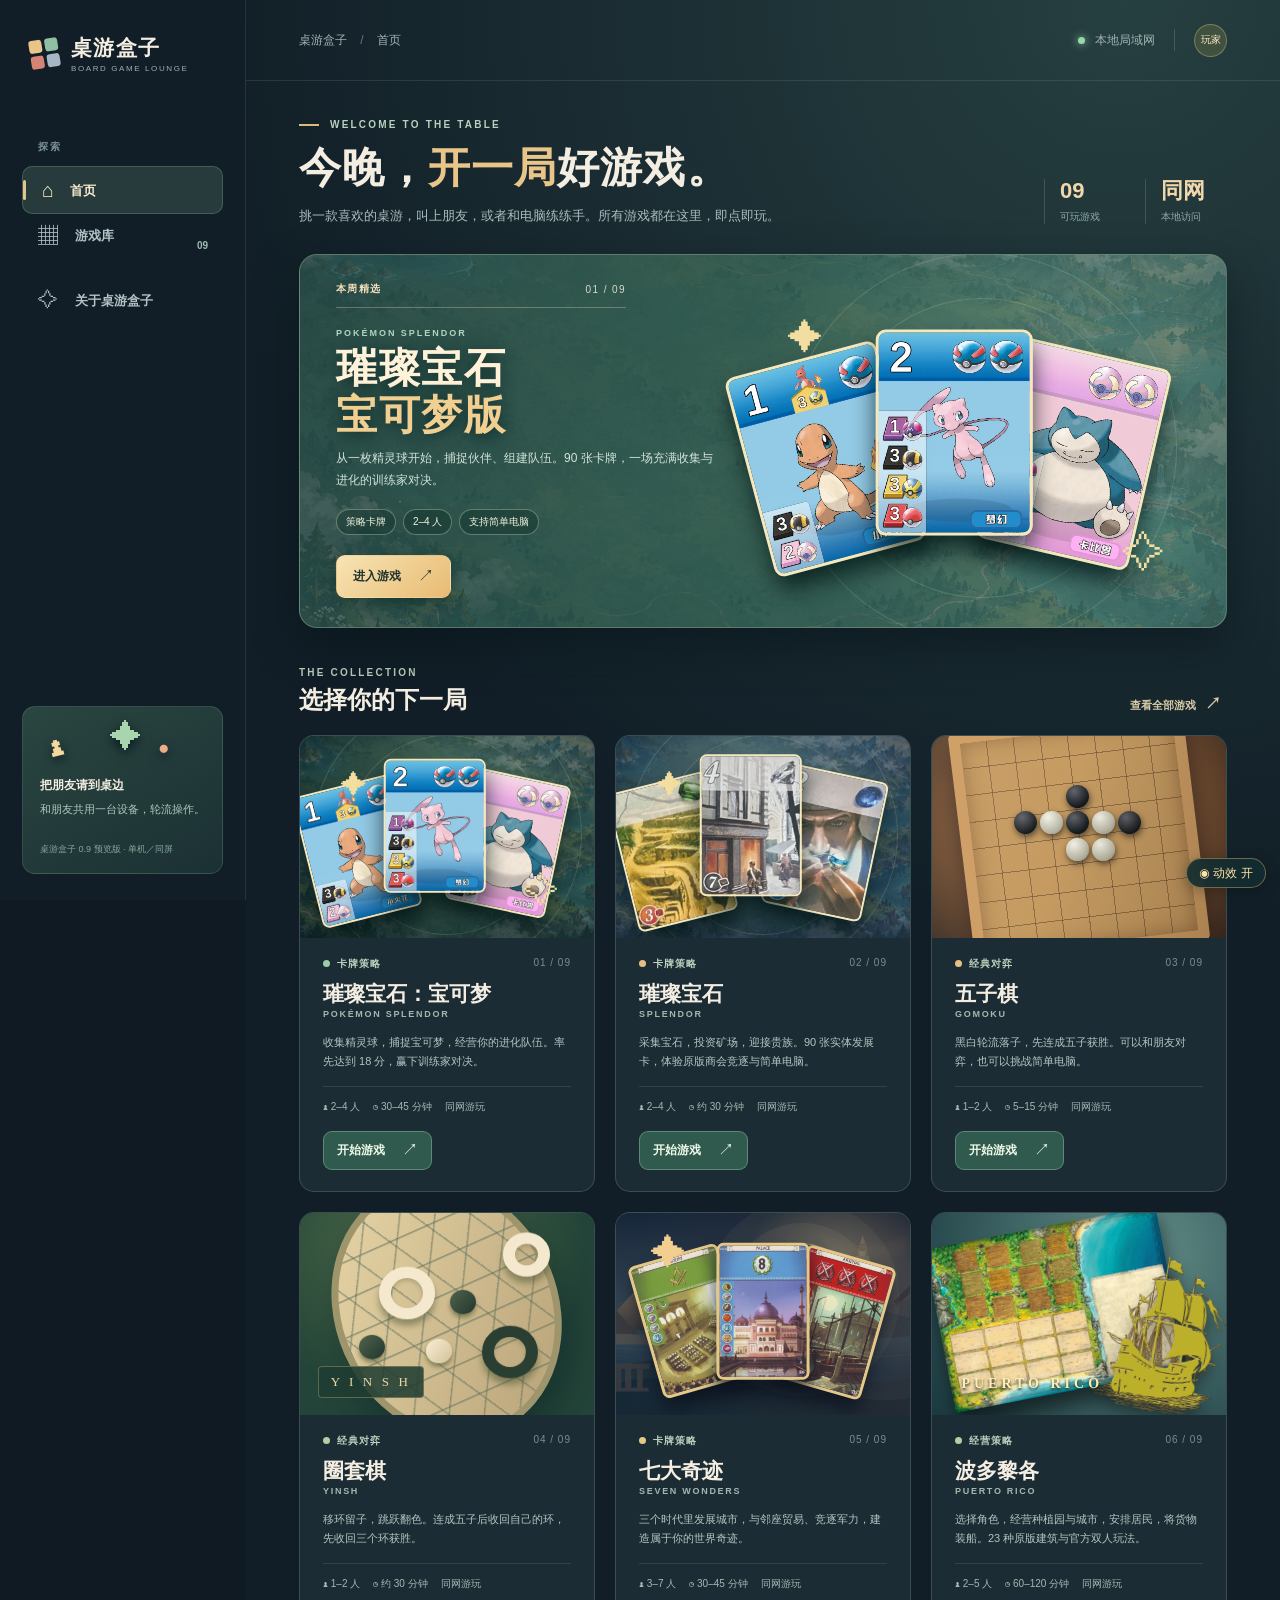
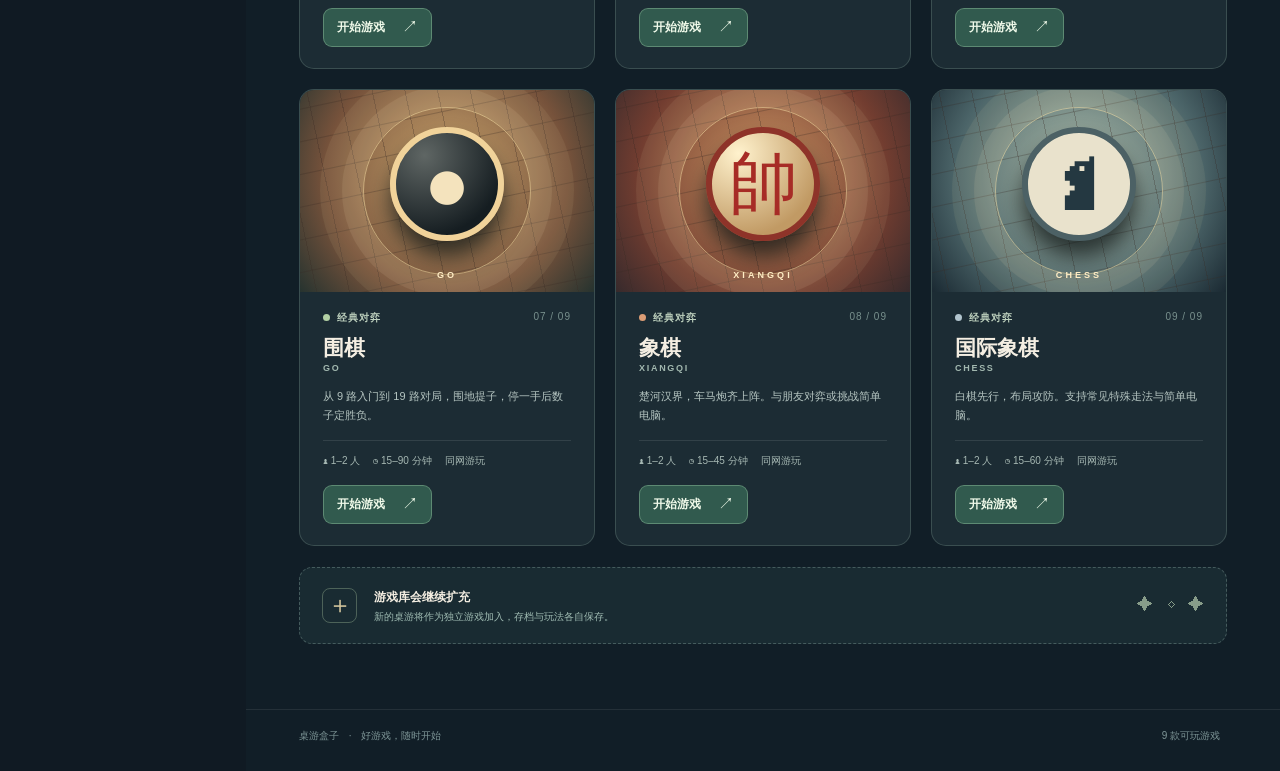
==== commit 823589b9: "Add YINSH with AI, animations and offline play" ====
--- a/site/index.html
+++ b/site/index.html
@@ -8,14 +8,14 @@
   <link rel="manifest" href="manifest.webmanifest">
   <link rel="apple-touch-icon" href="assets/hub-icon-192.png">
   <title>桌游盒子 · 桌游中心</title>
-  <link rel="stylesheet" href="css/hub.db4ab13f49b8.css">
+  <link rel="stylesheet" href="css/hub.1ff6ea7703a7.css">
   <link rel="stylesheet" href="css/motion.83fe73f6543e.css">
 </head>
 <body>
   <div id="hub"></div>
-  <script src="js/site-config.a4c833357a69.js"></script>
-  <script src="js/motion.b0d07df69754.js"></script>
-  <script src="js/hub.9932e4aec833.js"></script>
+  <script src="js/site-config.6e54f75ffa2c.js"></script>
+  <script src="js/motion.6d9ea808ff09.js"></script>
+  <script src="js/hub.71cf2bb769cb.js"></script>
   <script src="js/pwa.4d9f9209f378.js"></script>
 </body>
 </html>
--- a/site/css/hub.1ff6ea7703a7.css
+++ b/site/css/hub.1ff6ea7703a7.css
@@ -0,0 +1,64 @@
+:root{--bg:#101a23;--panel:#1b2a35;--muted:#9fb0b5;--cream:#f4eee2;--gold:#eac58a;--green:#93c7a6;--line:#ffffff18}
+*{box-sizing:border-box}
+html{scroll-behavior:smooth}
+body{margin:0;color:var(--cream);background:var(--bg);font-family:"Microsoft YaHei UI","Microsoft YaHei","Segoe UI",sans-serif}
+button,a{font:inherit}button{cursor:pointer}a{color:inherit;text-decoration:none}
+button:focus-visible,a:focus-visible{outline:3px solid #f4cf87;outline-offset:3px}
+.hub-shell{display:grid;grid-template-columns:246px minmax(0,1fr);min-height:100vh;max-width:1920px;margin:auto}
+.hub-sidebar{position:sticky;top:0;display:flex;flex-direction:column;height:100vh;padding:34px 22px 26px;border-right:1px solid var(--line);background:#111e27;z-index:2}
+.hub-brand{display:flex;align-items:center;gap:12px;padding:0 8px;margin-bottom:67px}
+.hub-brand strong{display:block;font-size:21px;letter-spacing:.06em;white-space:nowrap}.hub-brand small{display:block;margin-top:2px;color:#9ab0ac;font-size:8px;letter-spacing:.2em;white-space:nowrap}
+.hub-mark{display:grid;grid-template-columns:repeat(2,13px);grid-template-rows:repeat(2,13px);gap:3px;transform:rotate(-9deg);flex:none}
+.hub-mark i{display:block;border-radius:3px;background:#eac58a}.hub-mark i:nth-child(2){background:#91bfa3}.hub-mark i:nth-child(3){background:#d38475}.hub-mark i:nth-child(4){background:#a7b6c5}
+.sidebar-section-label{padding:0 16px;color:#789091;font-size:10px;font-weight:800;letter-spacing:.2em;margin-bottom:12px}
+.hub-nav{display:grid;gap:7px}.hub-nav button{width:100%;height:48px;border:1px solid transparent;border-radius:10px;color:#b2c3c6;background:none;text-align:left;padding:0 14px;font-size:13px;font-weight:700}
+.hub-nav button span{display:inline-grid;place-items:center;width:22px;margin-right:12px;font-size:20px;font-weight:400;vertical-align:-2px}
+.hub-nav button b{float:right;line-height:48px;font-size:10px;color:#9db9b0}
+.hub-nav button:hover,.hub-nav button.active{color:#f5e9cc;background:#273b3d;border-color:#93b89a46}
+.hub-nav button.active:before{content:"";display:inline-block;width:3px;height:20px;border-radius:3px;background:#dfc68a;margin-left:-14px;margin-right:11px;vertical-align:-5px}
+.hub-nav button.active span{margin-right:7px}
+.sidebar-bottom{margin-top:auto;border:1px solid #8ab29635;border-radius:13px;padding:17px;background:linear-gradient(150deg,#2a4640,#1b3034)}
+.sidebar-mini-art{height:51px;position:relative;color:#f3d99c;font-size:32px}.sidebar-mini-art span{position:absolute;filter:drop-shadow(0 4px 6px #081820)}.sidebar-mini-art span:nth-child(1){left:8px;top:3px;transform:rotate(-14deg)}.sidebar-mini-art span:nth-child(2){left:70px;top:-5px;color:#a8d5ae}.sidebar-mini-art span:nth-child(3){left:118px;top:13px;color:#e9ad8a;font-size:19px}
+.sidebar-bottom strong{font-size:12px}.sidebar-bottom p{color:#adc7bc;font-size:11px;line-height:1.6;margin:7px 0 19px}.sidebar-bottom small{color:#87a69d;font-size:9px}
+.hub-main{min-width:0;background:radial-gradient(circle at 85% 0,#263f40 0,transparent 37%),#111e27}
+.hub-header{height:81px;padding:0 53px;display:flex;align-items:center;justify-content:space-between;border-bottom:1px solid var(--line);color:#a2b4b4;font-size:12px}
+.breadcrumb span{margin:0 10px;color:#627c7e}.header-right{display:flex;align-items:center;gap:10px}.online-dot{width:7px;height:7px;border-radius:50%;background:#98d7aa;box-shadow:0 0 9px #98d7aa}.header-line{height:22px;width:1px;background:#ffffff27;margin:0 9px}.user-badge{width:33px;height:33px;border:1px solid #d9be8766;background:#415140;border-radius:50%;display:grid;place-items:center;color:#ffedc7;font-size:10px}
+.page-content{max-width:1550px;padding:38px 53px 65px;margin:0 auto;min-height:calc(100vh - 143px)}
+.eyebrow{display:flex;align-items:center;gap:11px;color:#b8d1bc;font-size:10px;font-weight:900;letter-spacing:.22em}.eyebrow-line{width:20px;height:2px;background:#ddb97b}
+.welcome{display:flex;justify-content:space-between;align-items:end;gap:30px;margin-bottom:27px}.welcome h1,.library-intro h1{font-size:clamp(29px,3.3vw,48px);letter-spacing:.025em;line-height:1.25;margin:12px 0 9px;font-weight:900}.welcome h1 em{font-style:normal;color:#eac58a}.welcome p,.library-intro p{font-size:13px;color:#aabdbb;line-height:1.8;margin:0}.welcome-stats{display:flex;gap:19px;padding-bottom:3px}.welcome-stats div{min-width:82px;border-left:1px solid #78908a56;padding-left:15px}.welcome-stats strong{display:block;font-size:22px;line-height:1.1;color:#f0d7ac}.welcome-stats span{display:block;color:#91aba9;font-size:10px;margin-top:7px}
+.feature-card{position:relative;min-height:355px;border:1px solid #a9c7a46b;border-radius:18px;overflow:hidden;display:grid;grid-template-columns:minmax(0,.9fr) minmax(0,1.1fr);background:radial-gradient(circle at 80% 37%,#60887780,transparent 36%),linear-gradient(112deg,#203c3a 0%,#254942 53%,#345851 100%);box-shadow:0 18px 42px #0714198c}
+.feature-card:before{content:"";position:absolute;inset:0;pointer-events:none;background:linear-gradient(90deg,#142d2d30,#132c2b00 60%),url("../assets/board-map-v2.png") center/cover;opacity:.26;mix-blend-mode:screen}
+.feature-copy{padding:27px 0 29px 36px;position:relative;z-index:1}.feature-label{display:flex;align-items:center;justify-content:space-between;border-bottom:1px solid #f2e3bf4d;padding-bottom:11px;color:#f6e1bb;font-size:10px;letter-spacing:.14em;font-weight:800;max-width:290px}.feature-label b{color:#d5dbc5;font-weight:500}
+.feature-kicker{font-size:9px;letter-spacing:.22em;color:#b0d6bd;font-weight:800;margin-top:20px}.feature-copy h2{font-size:clamp(31px,3.2vw,48px);line-height:1.15;letter-spacing:.04em;margin:7px 0;color:#fff2d8;text-shadow:0 3px 16px #0c292a}.feature-copy h2 i{font-style:normal;color:#f1cf91}.feature-copy p{max-width:400px;color:#d2e4d8;font-size:12px;line-height:1.8;margin:9px 0 17px}
+.feature-tags{display:flex;flex-wrap:wrap;gap:7px}.feature-tags span{border:1px solid #dce7bf5c;border-radius:99px;background:#1438318c;padding:5px 9px;font-size:10px;color:#eff3de}
+.feature-actions{display:flex;align-items:center;gap:18px;margin-top:20px}.button{display:inline-flex;align-items:center;justify-content:space-between;gap:17px;border:1px solid transparent;border-radius:9px;padding:10px 16px;min-height:41px;font-weight:800;font-size:12px;white-space:nowrap;transition:transform .15s,background .15s,border-color .15s}.button:hover{transform:translateY(-2px)}.button span{font-size:16px;font-weight:500}
+.button-gold{color:#20332f;background:linear-gradient(140deg,#f7e4b4,#e8bb72);box-shadow:0 5px 13px #08241d77}.button-primary{color:#eff9e9;background:#315a4e;border-color:#94c6a270}.button-primary:hover{background:#3c715c}.button-ghost{color:#b7d4c2;border-color:#6d9a8566;background:#17382f}.button-ghost:hover{background:#254b3d}.feature-resume{color:#f6e5bd;font-size:11px;font-weight:700}.feature-resume:hover{text-decoration:underline}
+.cover{position:relative;overflow:hidden;min-height:197px;background:#243e3b}.cover-splendor{background:radial-gradient(circle at 58% 40%,#668777,#284340 56%,#10272b)}.cover-splendor:before{content:"";position:absolute;inset:0;background:url("../assets/board-map-v2.png") center/cover;opacity:.27}.cover-orbit{position:absolute;left:50%;top:49%;width:270px;height:270px;border:1px solid #daebba26;border-radius:50%;transform:translate(-50%,-50%) rotate(-18deg)}.orbit-b{width:200px;height:200px;border-color:#e9db9d2b}
+.cover-card{position:absolute;width:102px;border:2px solid #f5e7be;border-radius:7px;box-shadow:0 14px 22px #001414ba;top:50%;left:50%;transform-origin:bottom center}.cover-card-a{transform:translate(-122%,-41%) rotate(-14deg)}.cover-card-b{transform:translate(-4%,-47%) rotate(12deg)}.cover-card-c{transform:translate(-62%,-58%) rotate(0);z-index:2}.cover-spark{position:absolute;color:#f3dea0;font-size:26px}.spark-a{left:14%;top:17%}.spark-b{right:12%;bottom:13%;font-size:35px}
+.hero-cover{min-height:355px;background:none;overflow:visible}.hero-cover:before{opacity:0}.hero-cover .cover-orbit{width:390px;height:390px;left:52%;top:52%;border-color:#dce5b02b}.hero-cover .orbit-b{width:300px;height:300px}.hero-cover .cover-card{width:clamp(136px,12.2vw,188px);border-width:3px;border-radius:10px}.hero-cover .cover-card-a{transform:translate(-126%,-43%) rotate(-15deg)}.hero-cover .cover-card-b{transform:translate(1%,-45%) rotate(13deg)}.hero-cover .cover-card-c{transform:translate(-61%,-54%) rotate(0)}.hero-cover .spark-a{font-size:35px}.hero-cover .spark-b{font-size:42px}
+.resume-strip{display:flex;align-items:center;gap:14px;border:1px solid #8ab39454;background:#203a36;border-radius:12px;padding:13px 17px;margin-top:17px}.resume-symbol{display:grid;place-items:center;width:42px;height:42px;border-radius:10px;color:#f2d198;background:#456350;font-size:25px}.resume-strip div:nth-child(2){display:grid;gap:2px;flex:1}.resume-strip small{color:#a8c9ad;font-size:9px}.resume-strip strong{font-size:13px}.resume-strip span{color:#b5c9b9;font-size:10px}.resume-strip a{font-size:11px;color:#f7e5b9;font-weight:800}.resume-strip a span{font-size:16px;color:#f7e5b9;margin-left:10px}
+.section-heading{display:flex;align-items:end;justify-content:space-between;gap:18px;margin:39px 0 19px}.section-heading h2{font-size:24px;margin:6px 0 0}.text-button{border:0;background:none;color:#d8cba8;font-size:11px;font-weight:800}.text-button span{margin-left:6px;font-size:16px}.text-button:hover{text-decoration:underline}
+.game-cards{display:grid;grid-template-columns:repeat(3,minmax(0,1fr));gap:20px}.game-card{min-width:0;border:1px solid #88a39a48;background:#1c2c34;border-radius:15px;overflow:hidden;transition:transform .15s,border-color .15s,box-shadow .15s}.game-card:hover{transform:translateY(-3px);border-color:#cbb684ad;box-shadow:0 14px 27px #05121770}.card-cover-link{display:block}.game-card .cover{height:202px}.game-card-body{padding:19px 23px 21px}.card-category{color:#bdd0bd;font-size:10px;letter-spacing:.1em;font-weight:800}.category-dot{display:inline-block;width:7px;height:7px;border-radius:50%;background:#9dccaa;margin-right:7px}.game-card.amber .category-dot{background:#e5bf84}.card-number{float:right;font-size:10px;color:#78908d;font-weight:400}.game-card h3{font-size:21px;margin:9px 0 1px}.game-en{color:#a2b8af;font-size:9px;letter-spacing:.19em;font-weight:700}.game-card p{font-size:11px;line-height:1.75;color:#b5c5c1;min-height:39px;margin:14px 0}.game-meta{display:flex;gap:13px;flex-wrap:wrap;padding:13px 0;border-top:1px solid #ffffff19;color:#a6b8b3;font-size:10px}.card-bottom{display:flex;gap:9px;align-items:center;margin-top:4px}.card-bottom .button{padding:8px 13px;min-height:36px}.card-bottom .button-ghost{font-size:10px}
+.cover-gomoku{background:radial-gradient(circle at 50% 40%,#b88f59,#6d4b32 72%,#352923)}.cover-gomoku:after{content:"";position:absolute;inset:0;background:linear-gradient(105deg,#e6c19024,transparent 45%,#35200e3d);pointer-events:none}.cover-grid{position:absolute;width:236px;height:236px;left:50%;top:50%;transform:translate(-50%,-50%) rotate(-7deg);border:11px solid #cc9d64;border-radius:6px;background:repeating-linear-gradient(0deg,transparent 0 26px,#4f382776 26px 27px),repeating-linear-gradient(90deg,transparent 0 26px,#4f382776 26px 27px),#c59b62;box-shadow:0 12px 25px #2a1d1bcc,inset 0 0 19px #5f3c2080}
+.cover-wonders{background:linear-gradient(90deg,#14233475,#2d2b3291),url('../assets/wonders-panorama.svg') center 47%/cover}.w-cover-sun{position:absolute;right:18%;top:15%;width:110px;height:110px;border:1px solid #f3d99d78;border-radius:50%;box-shadow:0 0 0 20px #f3d99d0e,0 0 0 43px #f3d99d0b}.w-cover-card{position:absolute;left:50%;top:48%;width:93px;height:137px;display:grid;place-items:center;border:3px solid #e5c888;border-radius:7px;background:linear-gradient(155deg,#906644,#2e4652 50%,#17283a);box-shadow:0 12px 18px #0a121dc9;color:#ffe8ae;font-family:Georgia,serif;font-size:48px;text-shadow:0 3px 8px #111b23}.w-cover-card.c1{transform:translate(-128%,-42%) rotate(-16deg)}.w-cover-card.c2{transform:translate(-50%,-49%) rotate(0);z-index:2}.w-cover-card.c3{transform:translate(26%,-41%) rotate(16deg)}.w-cover-laurel{position:absolute;left:12%;top:10%;font-size:35px;color:#f2cf8f}.game-card.royal .category-dot{background:#e7c889}
+.w-cover-card{object-fit:cover;object-position:center 59%;display:block}
+.cover-classic{background:radial-gradient(circle at 50% 42%,#d2ac72,#76523b 65%,#26332f)}.cover-xiangqi{background:radial-gradient(circle at 50% 42%,#d59d68,#723d30 66%,#372a2c)}.cover-chess{background:radial-gradient(circle at 50% 42%,#b6c5b2,#4b6468 66%,#1a2932)}.classic-cover-grid{position:absolute;inset:-22%;transform:rotate(-12deg);background:repeating-linear-gradient(0deg,transparent 0 31px,#382b2454 31px 32px),repeating-linear-gradient(90deg,transparent 0 31px,#382b2454 31px 32px);opacity:.85}.classic-cover-ring{position:absolute;left:50%;top:50%;width:168px;height:168px;transform:translate(-50%,-50%);border:1px solid #f9e3aa88;border-radius:50%;box-shadow:0 0 0 21px #f8e4b617,0 0 0 43px #f8e4b611}.classic-cover-piece{position:absolute;left:50%;top:47%;transform:translate(-50%,-50%);display:grid;place-items:center;width:114px;height:114px;border:6px solid #f1d39a;border-radius:50%;background:radial-gradient(circle at 28% 22%,#5f6664,#151d21 75%);box-shadow:0 16px 22px #101717c2;color:#f4e3bd;font-size:78px;font-family:Georgia,"KaiTi",serif}.cover-xiangqi .classic-cover-piece{border-color:#8e3329;background:radial-gradient(circle at 26% 20%,#fff2cd,#c19a64 75%);color:#a72c26;font-size:69px}.cover-chess .classic-cover-piece{background:#e9e2cc;border-color:#4c6165;color:#243841}.classic-cover-caption{position:absolute;left:50%;bottom:12px;transform:translateX(-50%);font-size:9px;font-weight:900;letter-spacing:.34em;color:#ffedc5}.game-card.jade .category-dot{background:#b2d0a4}.game-card.vermillion .category-dot{background:#db9d75}.game-card.slate .category-dot{background:#b2c5ce}
+.stone{position:absolute;width:23px;height:23px;border-radius:50%;background:radial-gradient(circle at 35% 27%,#f4f3e8,#b7b5a3 67%,#89877c);box-shadow:1px 3px 6px #241f1bb3}.stone-1,.stone-3,.stone-5,.stone-7{background:radial-gradient(circle at 35% 27%,#62646a,#161c20 68%,#060809)}.stone-1{left:calc(50% - 65px);top:calc(50% - 26px)}.stone-2{left:calc(50% - 39px);top:calc(50% - 26px)}.stone-3{left:calc(50% - 13px);top:calc(50% - 26px)}.stone-4{left:calc(50% + 13px);top:calc(50% - 26px)}.stone-5{left:calc(50% + 39px);top:calc(50% - 26px)}.stone-6{left:calc(50% - 13px);top:calc(50% + 1px)}.stone-7{left:calc(50% - 13px);top:calc(50% - 52px)}.stone-8{left:calc(50% + 13px);top:calc(50% + 1px)}
+.coming-banner{display:flex;align-items:center;gap:17px;margin-top:21px;padding:19px 22px;border:1px dashed #829e986d;border-radius:13px;background:#192b32}.coming-icon{display:grid;place-items:center;width:35px;height:35px;border-radius:8px;border:1px solid #aecaa25a;color:#d4c69d;font-size:24px}.coming-banner strong{font-size:12px}.coming-banner p{font-size:10px;color:#9fbbb2;margin:4px 0 0}.coming-decoration{margin-left:auto;color:#879c89;white-space:nowrap}
+.library-intro{margin:22px 0 35px}.library-intro h1{font-size:44px;margin:13px 0 8px}.library-tools{display:flex;align-items:center;justify-content:space-between;margin-bottom:18px}.library-tools>span{font-size:11px;color:#91aca5}.filter-list{display:flex;gap:8px;flex-wrap:wrap}.filter-list button{border:1px solid #829b9370;background:#1e3139;border-radius:99px;color:#aec1b9;padding:7px 15px;font-size:11px}.filter-list button:hover,.filter-list button.active{background:#3b6052;border-color:#bfdbbb;color:#fff2d7}
+.about-grid{display:grid;grid-template-columns:repeat(3,1fr);gap:16px;margin:43px 0 26px}.about-grid article{border:1px solid #80a29866;border-radius:14px;background:linear-gradient(150deg,#28413d,#1b2c35);padding:25px;min-height:220px}.about-grid article span{font-family:Georgia,serif;font-size:34px;color:#e3c18c}.about-grid h2{font-size:18px;margin:27px 0 8px}.about-grid p{color:#b1c4bc;font-size:12px;line-height:1.75}.about-back{border:0}
+.install-guide{border:1px solid #96bea47d;border-radius:15px;padding:24px 27px;margin:0 0 24px;background:linear-gradient(125deg,#294d42,#1b3439)}.install-guide h2{margin:8px 0;font-size:20px}.install-guide p{margin:0;max-width:790px;color:#bfd1c3;font-size:12px;line-height:1.9}
+footer{padding:19px 53px 28px;border-top:1px solid #ffffff14;color:#7e9697;font-size:10px}footer span{margin:0 7px}.footer-right{float:right}
+@media(max-width:1180px){.hub-shell{grid-template-columns:200px minmax(0,1fr)}.hub-sidebar{padding:26px 15px}.hub-main .page-content{padding:30px}.hub-header{padding:0 30px}.feature-copy{padding-left:27px}.hero-cover .cover-card{width:145px}.game-cards{grid-template-columns:repeat(2,minmax(0,1fr))}.game-card p{min-height:58px}}
+@media(max-width:860px){.hub-shell{display:block}.hub-sidebar{position:static;width:100%;height:auto;padding:15px 22px;flex-direction:row;align-items:center;gap:22px}.hub-brand{margin:0}.sidebar-section-label,.sidebar-bottom{display:none}.hub-nav{display:flex;gap:2px}.hub-nav button{width:auto;height:38px;padding:0 9px;font-size:11px}.hub-nav button span{font-size:15px;margin-right:5px}.hub-nav button b,.hub-nav button.active:before{display:none}.hub-nav button.active span{margin-right:5px}.hub-header{height:53px}.page-content{min-height:0}.feature-card{min-height:310px}.hero-cover{min-height:310px}.hero-cover .cover-card{width:115px}.welcome-stats{display:none}.about-grid{grid-template-columns:1fr 1fr}}
+@media(max-width:620px){.hub-sidebar{display:block}.hub-brand{margin-bottom:12px}.hub-nav{justify-content:space-between}.hub-nav button{font-size:10px}.hub-header{padding:0 18px}.header-right{font-size:0}.header-right .online-dot,.header-right .header-line{display:none}.hub-main .page-content{padding:25px 17px 40px}.welcome h1,.library-intro h1{font-size:30px}.feature-card{display:block;min-height:470px}.feature-copy{padding:20px;position:relative;z-index:2}.feature-copy h2{font-size:33px}.feature-copy p{font-size:11px;max-width:290px}.feature-card .hero-cover{position:absolute;right:0;bottom:0;width:100%;height:220px;min-height:220px;opacity:.78}.hero-cover .cover-card{width:100px;top:45%;left:62%}.feature-actions{margin-top:11px}.game-cards{grid-template-columns:1fr}.game-card .cover{height:177px}.game-card p{min-height:0}.section-heading{margin-top:30px}.about-grid{grid-template-columns:1fr}.coming-decoration{display:none}footer{padding:20px}}
+@media(prefers-reduced-motion:reduce){*,*:before,*:after{scroll-behavior:auto!important;transition-duration:.01ms!important}}
+
+.cover-base{background:radial-gradient(ellipse at 50% 30%,#698692,#273c50 70%)}.cover-base .cover-card{aspect-ratio:630/880;object-fit:cover}
+
+.cover-puerto{background:radial-gradient(circle at 70% 20%,#638d87,#193940);overflow:hidden;position:relative}.pr-cover-board{position:absolute;width:80%;height:85%;object-fit:contain;left:2%;top:5%;transform:rotate(-11deg);filter:drop-shadow(0 14px 9px #0008)}.pr-cover-ship{position:absolute;height:80%;width:45%;object-fit:contain;right:0;bottom:0;filter:drop-shadow(0 10px 8px #0006);transform:rotate(10deg)}.pr-cover-label{position:absolute;bottom:11%;left:10%;font:bold 14px Georgia,serif;letter-spacing:4px;color:#ffedb2;text-shadow:0 2px 3px #18302c}
+
+.hub-nav .hub-online-link{display:flex;align-items:center;gap:12px;padding:14px 16px;color:#e9d2a1;text-decoration:none;border:1px solid #a2c5a533;border-radius:10px;margin:6px 0;background:#4a71651c;font-size:14px}.hub-online-link b{font-size:10px;background:#edd08d;color:#1d3940;border-radius:4px;padding:1px 5px;margin-left:auto}.card-bottom{flex-wrap:wrap}
+
+.button-online{color:#c5dfc8;border:1px solid #95b69f66;background:#28413b55}.button-online:hover{background:#41614e99}
+:root .cover-yinsh{background:radial-gradient(ellipse at 40% 20%,#57744c,#234438 67%);overflow:hidden}.yn-cover-grid{position:absolute;left:12%;top:-17%;width:76%;height:130%;transform:rotate(-24deg);border-radius:50%;border:7px solid #9f956c;background:repeating-linear-gradient(0deg,transparent 0 33px,#60715e9e 34px 35px),repeating-linear-gradient(60deg,transparent 0 33px,#60715e8c 34px 35px),repeating-linear-gradient(-60deg,transparent 0 33px,#60715e8c 34px 35px),linear-gradient(135deg,#e8d6a8,#b6a176);box-shadow:0 15px 35px #071f2577}.yn-cover-ring{position:absolute;width:19%;aspect-ratio:1;border:clamp(6px,1vw,12px) solid #f4e9cf;border-radius:50%;box-shadow:0 7px 6px #42503277,inset 0 3px 4px #52563344;transform:rotateX(20deg)}.yn-cover-ring.one{left:27%;top:26%}.yn-cover-ring.two{right:19%;top:55%;border-color:#2b3e32}.yn-cover-ring.three{right:15%;top:9%;width:16%}.yn-cover-marker{position:absolute;width:9%;aspect-ratio:1;border-radius:50%;background:linear-gradient(130deg,#faf0d5,#d3c199);box-shadow:0 4px 4px #5a613b99;transform:rotateX(20deg)}.yn-cover-marker.a{left:43%;top:62%}.yn-cover-marker.b{left:51%;top:38%;background:linear-gradient(130deg,#52634c,#21372e)}.yn-cover-marker.c{left:20%;top:60%;background:linear-gradient(130deg,#52634c,#21372e)}.yn-cover-label{position:absolute;bottom:8%;left:6%;padding:7px 12px;background:#203d32dd;border:1px solid #bdad7366;color:#ead8a8;font:13px Georgia,serif;letter-spacing:.24em;border-radius:4px}
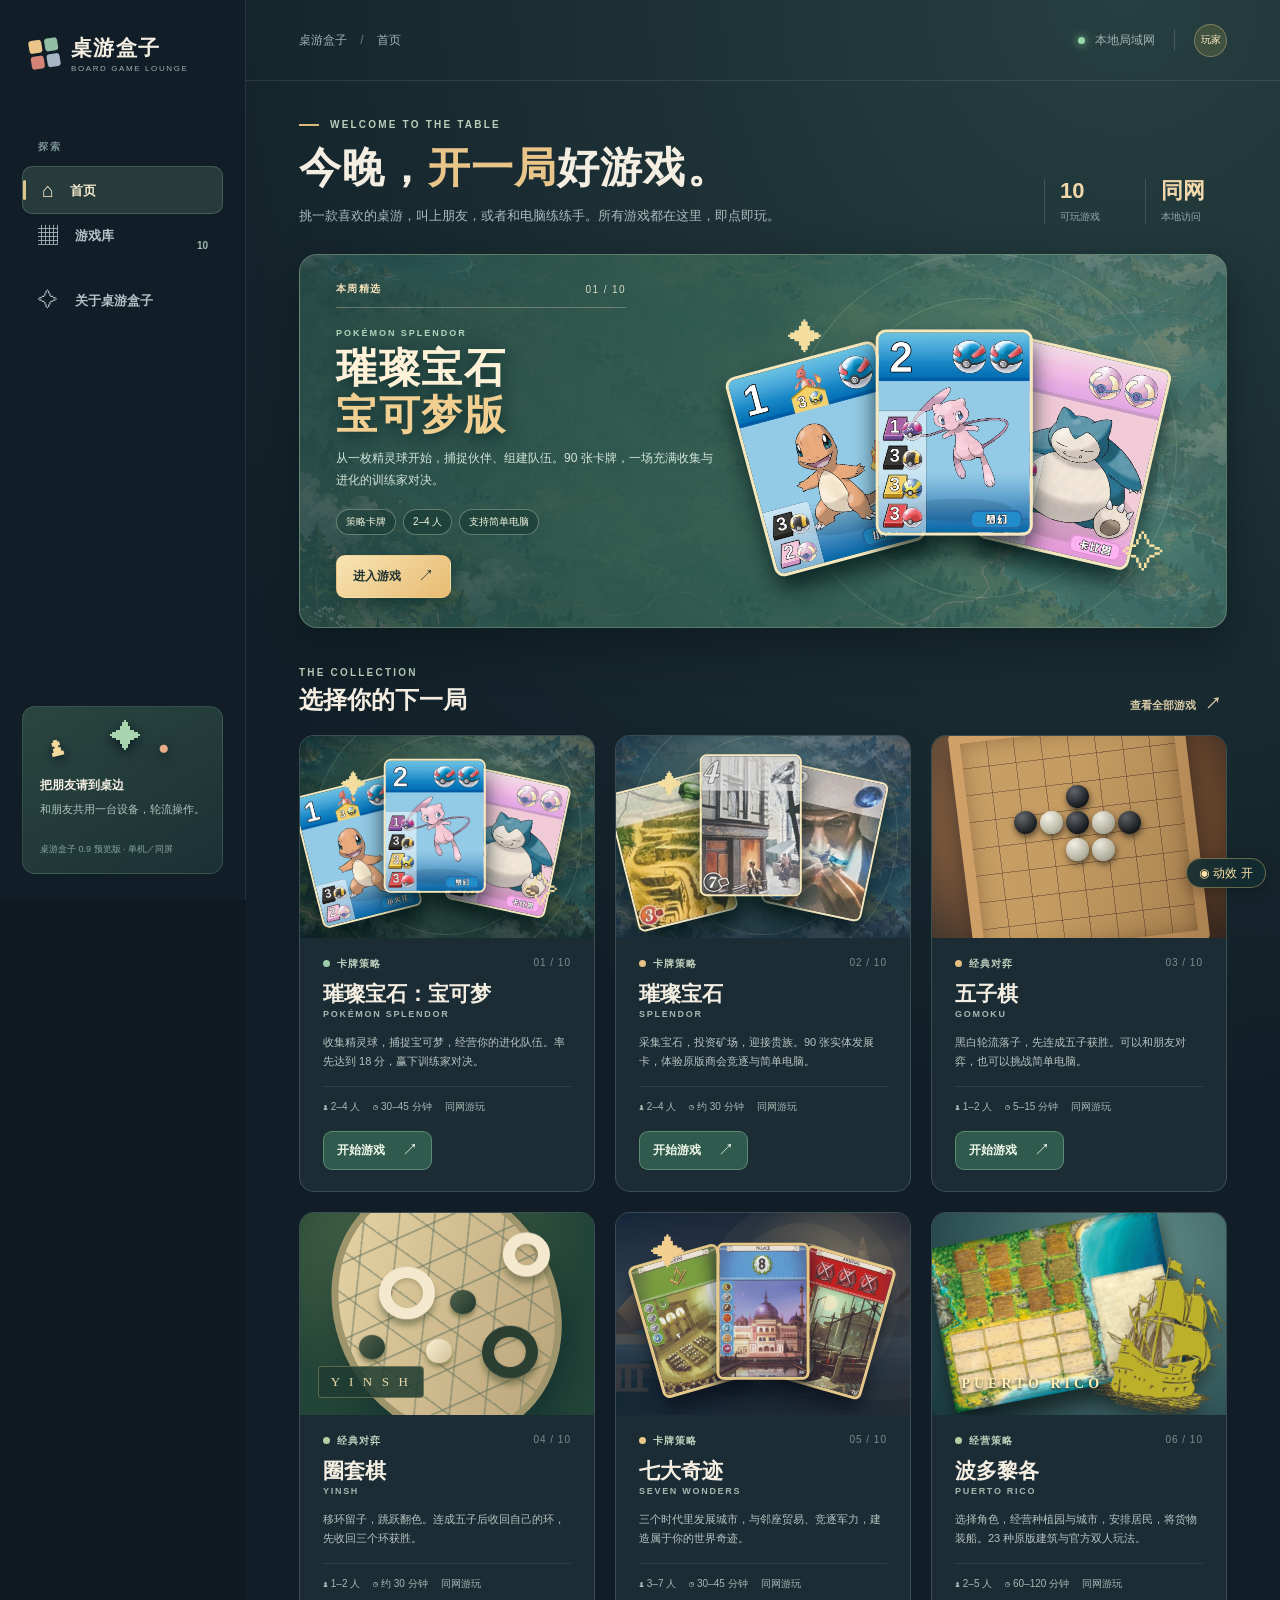
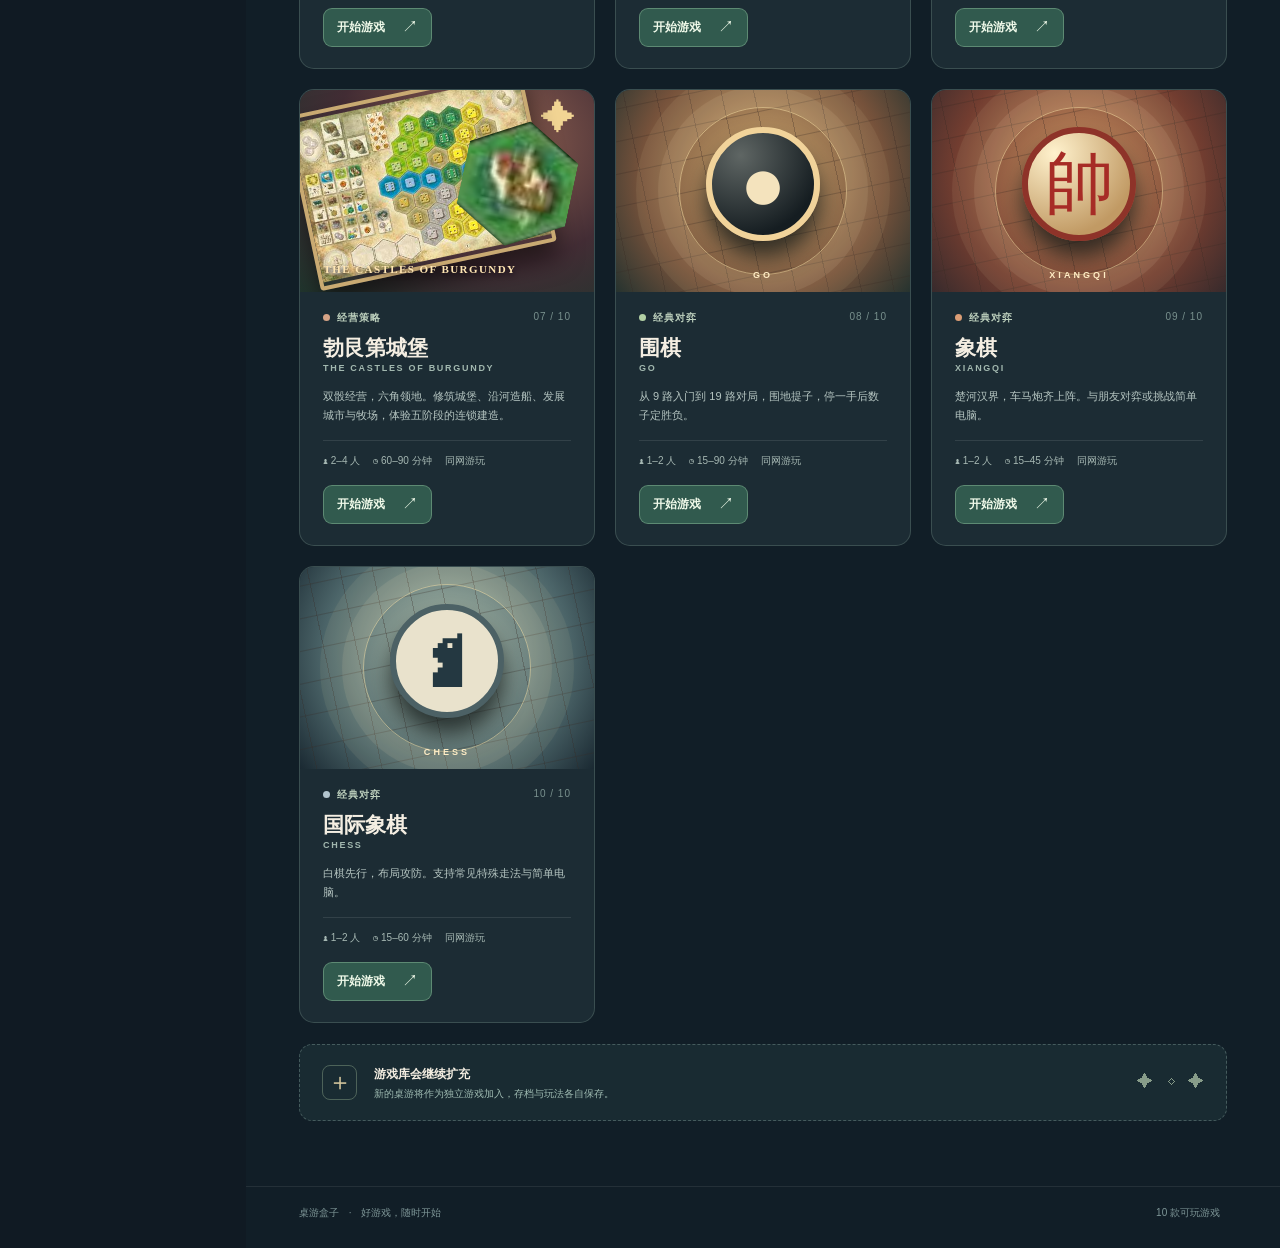
==== commit 8b4e2524: "Add Castles of Burgundy with AI, complete scoring and local artwork" ====
--- a/site/index.html
+++ b/site/index.html
@@ -8,14 +8,14 @@
   <link rel="manifest" href="manifest.webmanifest">
   <link rel="apple-touch-icon" href="assets/hub-icon-192.png">
   <title>桌游盒子 · 桌游中心</title>
-  <link rel="stylesheet" href="css/hub.1ff6ea7703a7.css">
+  <link rel="stylesheet" href="css/hub.77747edf9154.css">
   <link rel="stylesheet" href="css/motion.83fe73f6543e.css">
 </head>
 <body>
   <div id="hub"></div>
-  <script src="js/site-config.6e54f75ffa2c.js"></script>
-  <script src="js/motion.6d9ea808ff09.js"></script>
-  <script src="js/hub.71cf2bb769cb.js"></script>
+  <script src="js/site-config.3f1294c97241.js"></script>
+  <script src="js/motion.9ccf56e58eaf.js"></script>
+  <script src="js/hub.57f5e50036a9.js"></script>
   <script src="js/pwa.4d9f9209f378.js"></script>
 </body>
 </html>
--- a/site/css/hub.77747edf9154.css
+++ b/site/css/hub.77747edf9154.css
@@ -0,0 +1,67 @@
+:root{--bg:#101a23;--panel:#1b2a35;--muted:#9fb0b5;--cream:#f4eee2;--gold:#eac58a;--green:#93c7a6;--line:#ffffff18}
+*{box-sizing:border-box}
+html{scroll-behavior:smooth}
+body{margin:0;color:var(--cream);background:var(--bg);font-family:"Microsoft YaHei UI","Microsoft YaHei","Segoe UI",sans-serif}
+button,a{font:inherit}button{cursor:pointer}a{color:inherit;text-decoration:none}
+button:focus-visible,a:focus-visible{outline:3px solid #f4cf87;outline-offset:3px}
+.hub-shell{display:grid;grid-template-columns:246px minmax(0,1fr);min-height:100vh;max-width:1920px;margin:auto}
+.hub-sidebar{position:sticky;top:0;display:flex;flex-direction:column;height:100vh;padding:34px 22px 26px;border-right:1px solid var(--line);background:#111e27;z-index:2}
+.hub-brand{display:flex;align-items:center;gap:12px;padding:0 8px;margin-bottom:67px}
+.hub-brand strong{display:block;font-size:21px;letter-spacing:.06em;white-space:nowrap}.hub-brand small{display:block;margin-top:2px;color:#9ab0ac;font-size:8px;letter-spacing:.2em;white-space:nowrap}
+.hub-mark{display:grid;grid-template-columns:repeat(2,13px);grid-template-rows:repeat(2,13px);gap:3px;transform:rotate(-9deg);flex:none}
+.hub-mark i{display:block;border-radius:3px;background:#eac58a}.hub-mark i:nth-child(2){background:#91bfa3}.hub-mark i:nth-child(3){background:#d38475}.hub-mark i:nth-child(4){background:#a7b6c5}
+.sidebar-section-label{padding:0 16px;color:#789091;font-size:10px;font-weight:800;letter-spacing:.2em;margin-bottom:12px}
+.hub-nav{display:grid;gap:7px}.hub-nav button{width:100%;height:48px;border:1px solid transparent;border-radius:10px;color:#b2c3c6;background:none;text-align:left;padding:0 14px;font-size:13px;font-weight:700}
+.hub-nav button span{display:inline-grid;place-items:center;width:22px;margin-right:12px;font-size:20px;font-weight:400;vertical-align:-2px}
+.hub-nav button b{float:right;line-height:48px;font-size:10px;color:#9db9b0}
+.hub-nav button:hover,.hub-nav button.active{color:#f5e9cc;background:#273b3d;border-color:#93b89a46}
+.hub-nav button.active:before{content:"";display:inline-block;width:3px;height:20px;border-radius:3px;background:#dfc68a;margin-left:-14px;margin-right:11px;vertical-align:-5px}
+.hub-nav button.active span{margin-right:7px}
+.sidebar-bottom{margin-top:auto;border:1px solid #8ab29635;border-radius:13px;padding:17px;background:linear-gradient(150deg,#2a4640,#1b3034)}
+.sidebar-mini-art{height:51px;position:relative;color:#f3d99c;font-size:32px}.sidebar-mini-art span{position:absolute;filter:drop-shadow(0 4px 6px #081820)}.sidebar-mini-art span:nth-child(1){left:8px;top:3px;transform:rotate(-14deg)}.sidebar-mini-art span:nth-child(2){left:70px;top:-5px;color:#a8d5ae}.sidebar-mini-art span:nth-child(3){left:118px;top:13px;color:#e9ad8a;font-size:19px}
+.sidebar-bottom strong{font-size:12px}.sidebar-bottom p{color:#adc7bc;font-size:11px;line-height:1.6;margin:7px 0 19px}.sidebar-bottom small{color:#87a69d;font-size:9px}
+.hub-main{min-width:0;background:radial-gradient(circle at 85% 0,#263f40 0,transparent 37%),#111e27}
+.hub-header{height:81px;padding:0 53px;display:flex;align-items:center;justify-content:space-between;border-bottom:1px solid var(--line);color:#a2b4b4;font-size:12px}
+.breadcrumb span{margin:0 10px;color:#627c7e}.header-right{display:flex;align-items:center;gap:10px}.online-dot{width:7px;height:7px;border-radius:50%;background:#98d7aa;box-shadow:0 0 9px #98d7aa}.header-line{height:22px;width:1px;background:#ffffff27;margin:0 9px}.user-badge{width:33px;height:33px;border:1px solid #d9be8766;background:#415140;border-radius:50%;display:grid;place-items:center;color:#ffedc7;font-size:10px}
+.page-content{max-width:1550px;padding:38px 53px 65px;margin:0 auto;min-height:calc(100vh - 143px)}
+.eyebrow{display:flex;align-items:center;gap:11px;color:#b8d1bc;font-size:10px;font-weight:900;letter-spacing:.22em}.eyebrow-line{width:20px;height:2px;background:#ddb97b}
+.welcome{display:flex;justify-content:space-between;align-items:end;gap:30px;margin-bottom:27px}.welcome h1,.library-intro h1{font-size:clamp(29px,3.3vw,48px);letter-spacing:.025em;line-height:1.25;margin:12px 0 9px;font-weight:900}.welcome h1 em{font-style:normal;color:#eac58a}.welcome p,.library-intro p{font-size:13px;color:#aabdbb;line-height:1.8;margin:0}.welcome-stats{display:flex;gap:19px;padding-bottom:3px}.welcome-stats div{min-width:82px;border-left:1px solid #78908a56;padding-left:15px}.welcome-stats strong{display:block;font-size:22px;line-height:1.1;color:#f0d7ac}.welcome-stats span{display:block;color:#91aba9;font-size:10px;margin-top:7px}
+.feature-card{position:relative;min-height:355px;border:1px solid #a9c7a46b;border-radius:18px;overflow:hidden;display:grid;grid-template-columns:minmax(0,.9fr) minmax(0,1.1fr);background:radial-gradient(circle at 80% 37%,#60887780,transparent 36%),linear-gradient(112deg,#203c3a 0%,#254942 53%,#345851 100%);box-shadow:0 18px 42px #0714198c}
+.feature-card:before{content:"";position:absolute;inset:0;pointer-events:none;background:linear-gradient(90deg,#142d2d30,#132c2b00 60%),url("../assets/board-map-v2.png") center/cover;opacity:.26;mix-blend-mode:screen}
+.feature-copy{padding:27px 0 29px 36px;position:relative;z-index:1}.feature-label{display:flex;align-items:center;justify-content:space-between;border-bottom:1px solid #f2e3bf4d;padding-bottom:11px;color:#f6e1bb;font-size:10px;letter-spacing:.14em;font-weight:800;max-width:290px}.feature-label b{color:#d5dbc5;font-weight:500}
+.feature-kicker{font-size:9px;letter-spacing:.22em;color:#b0d6bd;font-weight:800;margin-top:20px}.feature-copy h2{font-size:clamp(31px,3.2vw,48px);line-height:1.15;letter-spacing:.04em;margin:7px 0;color:#fff2d8;text-shadow:0 3px 16px #0c292a}.feature-copy h2 i{font-style:normal;color:#f1cf91}.feature-copy p{max-width:400px;color:#d2e4d8;font-size:12px;line-height:1.8;margin:9px 0 17px}
+.feature-tags{display:flex;flex-wrap:wrap;gap:7px}.feature-tags span{border:1px solid #dce7bf5c;border-radius:99px;background:#1438318c;padding:5px 9px;font-size:10px;color:#eff3de}
+.feature-actions{display:flex;align-items:center;gap:18px;margin-top:20px}.button{display:inline-flex;align-items:center;justify-content:space-between;gap:17px;border:1px solid transparent;border-radius:9px;padding:10px 16px;min-height:41px;font-weight:800;font-size:12px;white-space:nowrap;transition:transform .15s,background .15s,border-color .15s}.button:hover{transform:translateY(-2px)}.button span{font-size:16px;font-weight:500}
+.button-gold{color:#20332f;background:linear-gradient(140deg,#f7e4b4,#e8bb72);box-shadow:0 5px 13px #08241d77}.button-primary{color:#eff9e9;background:#315a4e;border-color:#94c6a270}.button-primary:hover{background:#3c715c}.button-ghost{color:#b7d4c2;border-color:#6d9a8566;background:#17382f}.button-ghost:hover{background:#254b3d}.feature-resume{color:#f6e5bd;font-size:11px;font-weight:700}.feature-resume:hover{text-decoration:underline}
+.cover{position:relative;overflow:hidden;min-height:197px;background:#243e3b}.cover-splendor{background:radial-gradient(circle at 58% 40%,#668777,#284340 56%,#10272b)}.cover-splendor:before{content:"";position:absolute;inset:0;background:url("../assets/board-map-v2.png") center/cover;opacity:.27}.cover-orbit{position:absolute;left:50%;top:49%;width:270px;height:270px;border:1px solid #daebba26;border-radius:50%;transform:translate(-50%,-50%) rotate(-18deg)}.orbit-b{width:200px;height:200px;border-color:#e9db9d2b}
+.cover-card{position:absolute;width:102px;border:2px solid #f5e7be;border-radius:7px;box-shadow:0 14px 22px #001414ba;top:50%;left:50%;transform-origin:bottom center}.cover-card-a{transform:translate(-122%,-41%) rotate(-14deg)}.cover-card-b{transform:translate(-4%,-47%) rotate(12deg)}.cover-card-c{transform:translate(-62%,-58%) rotate(0);z-index:2}.cover-spark{position:absolute;color:#f3dea0;font-size:26px}.spark-a{left:14%;top:17%}.spark-b{right:12%;bottom:13%;font-size:35px}
+.hero-cover{min-height:355px;background:none;overflow:visible}.hero-cover:before{opacity:0}.hero-cover .cover-orbit{width:390px;height:390px;left:52%;top:52%;border-color:#dce5b02b}.hero-cover .orbit-b{width:300px;height:300px}.hero-cover .cover-card{width:clamp(136px,12.2vw,188px);border-width:3px;border-radius:10px}.hero-cover .cover-card-a{transform:translate(-126%,-43%) rotate(-15deg)}.hero-cover .cover-card-b{transform:translate(1%,-45%) rotate(13deg)}.hero-cover .cover-card-c{transform:translate(-61%,-54%) rotate(0)}.hero-cover .spark-a{font-size:35px}.hero-cover .spark-b{font-size:42px}
+.resume-strip{display:flex;align-items:center;gap:14px;border:1px solid #8ab39454;background:#203a36;border-radius:12px;padding:13px 17px;margin-top:17px}.resume-symbol{display:grid;place-items:center;width:42px;height:42px;border-radius:10px;color:#f2d198;background:#456350;font-size:25px}.resume-strip div:nth-child(2){display:grid;gap:2px;flex:1}.resume-strip small{color:#a8c9ad;font-size:9px}.resume-strip strong{font-size:13px}.resume-strip span{color:#b5c9b9;font-size:10px}.resume-strip a{font-size:11px;color:#f7e5b9;font-weight:800}.resume-strip a span{font-size:16px;color:#f7e5b9;margin-left:10px}
+.section-heading{display:flex;align-items:end;justify-content:space-between;gap:18px;margin:39px 0 19px}.section-heading h2{font-size:24px;margin:6px 0 0}.text-button{border:0;background:none;color:#d8cba8;font-size:11px;font-weight:800}.text-button span{margin-left:6px;font-size:16px}.text-button:hover{text-decoration:underline}
+.game-cards{display:grid;grid-template-columns:repeat(3,minmax(0,1fr));gap:20px}.game-card{min-width:0;border:1px solid #88a39a48;background:#1c2c34;border-radius:15px;overflow:hidden;transition:transform .15s,border-color .15s,box-shadow .15s}.game-card:hover{transform:translateY(-3px);border-color:#cbb684ad;box-shadow:0 14px 27px #05121770}.card-cover-link{display:block}.game-card .cover{height:202px}.game-card-body{padding:19px 23px 21px}.card-category{color:#bdd0bd;font-size:10px;letter-spacing:.1em;font-weight:800}.category-dot{display:inline-block;width:7px;height:7px;border-radius:50%;background:#9dccaa;margin-right:7px}.game-card.amber .category-dot{background:#e5bf84}.card-number{float:right;font-size:10px;color:#78908d;font-weight:400}.game-card h3{font-size:21px;margin:9px 0 1px}.game-en{color:#a2b8af;font-size:9px;letter-spacing:.19em;font-weight:700}.game-card p{font-size:11px;line-height:1.75;color:#b5c5c1;min-height:39px;margin:14px 0}.game-meta{display:flex;gap:13px;flex-wrap:wrap;padding:13px 0;border-top:1px solid #ffffff19;color:#a6b8b3;font-size:10px}.card-bottom{display:flex;gap:9px;align-items:center;margin-top:4px}.card-bottom .button{padding:8px 13px;min-height:36px}.card-bottom .button-ghost{font-size:10px}
+.cover-gomoku{background:radial-gradient(circle at 50% 40%,#b88f59,#6d4b32 72%,#352923)}.cover-gomoku:after{content:"";position:absolute;inset:0;background:linear-gradient(105deg,#e6c19024,transparent 45%,#35200e3d);pointer-events:none}.cover-grid{position:absolute;width:236px;height:236px;left:50%;top:50%;transform:translate(-50%,-50%) rotate(-7deg);border:11px solid #cc9d64;border-radius:6px;background:repeating-linear-gradient(0deg,transparent 0 26px,#4f382776 26px 27px),repeating-linear-gradient(90deg,transparent 0 26px,#4f382776 26px 27px),#c59b62;box-shadow:0 12px 25px #2a1d1bcc,inset 0 0 19px #5f3c2080}
+.cover-wonders{background:linear-gradient(90deg,#14233475,#2d2b3291),url('../assets/wonders-panorama.svg') center 47%/cover}.w-cover-sun{position:absolute;right:18%;top:15%;width:110px;height:110px;border:1px solid #f3d99d78;border-radius:50%;box-shadow:0 0 0 20px #f3d99d0e,0 0 0 43px #f3d99d0b}.w-cover-card{position:absolute;left:50%;top:48%;width:93px;height:137px;display:grid;place-items:center;border:3px solid #e5c888;border-radius:7px;background:linear-gradient(155deg,#906644,#2e4652 50%,#17283a);box-shadow:0 12px 18px #0a121dc9;color:#ffe8ae;font-family:Georgia,serif;font-size:48px;text-shadow:0 3px 8px #111b23}.w-cover-card.c1{transform:translate(-128%,-42%) rotate(-16deg)}.w-cover-card.c2{transform:translate(-50%,-49%) rotate(0);z-index:2}.w-cover-card.c3{transform:translate(26%,-41%) rotate(16deg)}.w-cover-laurel{position:absolute;left:12%;top:10%;font-size:35px;color:#f2cf8f}.game-card.royal .category-dot{background:#e7c889}
+.w-cover-card{object-fit:cover;object-position:center 59%;display:block}
+.cover-classic{background:radial-gradient(circle at 50% 42%,#d2ac72,#76523b 65%,#26332f)}.cover-xiangqi{background:radial-gradient(circle at 50% 42%,#d59d68,#723d30 66%,#372a2c)}.cover-chess{background:radial-gradient(circle at 50% 42%,#b6c5b2,#4b6468 66%,#1a2932)}.classic-cover-grid{position:absolute;inset:-22%;transform:rotate(-12deg);background:repeating-linear-gradient(0deg,transparent 0 31px,#382b2454 31px 32px),repeating-linear-gradient(90deg,transparent 0 31px,#382b2454 31px 32px);opacity:.85}.classic-cover-ring{position:absolute;left:50%;top:50%;width:168px;height:168px;transform:translate(-50%,-50%);border:1px solid #f9e3aa88;border-radius:50%;box-shadow:0 0 0 21px #f8e4b617,0 0 0 43px #f8e4b611}.classic-cover-piece{position:absolute;left:50%;top:47%;transform:translate(-50%,-50%);display:grid;place-items:center;width:114px;height:114px;border:6px solid #f1d39a;border-radius:50%;background:radial-gradient(circle at 28% 22%,#5f6664,#151d21 75%);box-shadow:0 16px 22px #101717c2;color:#f4e3bd;font-size:78px;font-family:Georgia,"KaiTi",serif}.cover-xiangqi .classic-cover-piece{border-color:#8e3329;background:radial-gradient(circle at 26% 20%,#fff2cd,#c19a64 75%);color:#a72c26;font-size:69px}.cover-chess .classic-cover-piece{background:#e9e2cc;border-color:#4c6165;color:#243841}.classic-cover-caption{position:absolute;left:50%;bottom:12px;transform:translateX(-50%);font-size:9px;font-weight:900;letter-spacing:.34em;color:#ffedc5}.game-card.jade .category-dot{background:#b2d0a4}.game-card.vermillion .category-dot{background:#db9d75}.game-card.slate .category-dot{background:#b2c5ce}
+.stone{position:absolute;width:23px;height:23px;border-radius:50%;background:radial-gradient(circle at 35% 27%,#f4f3e8,#b7b5a3 67%,#89877c);box-shadow:1px 3px 6px #241f1bb3}.stone-1,.stone-3,.stone-5,.stone-7{background:radial-gradient(circle at 35% 27%,#62646a,#161c20 68%,#060809)}.stone-1{left:calc(50% - 65px);top:calc(50% - 26px)}.stone-2{left:calc(50% - 39px);top:calc(50% - 26px)}.stone-3{left:calc(50% - 13px);top:calc(50% - 26px)}.stone-4{left:calc(50% + 13px);top:calc(50% - 26px)}.stone-5{left:calc(50% + 39px);top:calc(50% - 26px)}.stone-6{left:calc(50% - 13px);top:calc(50% + 1px)}.stone-7{left:calc(50% - 13px);top:calc(50% - 52px)}.stone-8{left:calc(50% + 13px);top:calc(50% + 1px)}
+.coming-banner{display:flex;align-items:center;gap:17px;margin-top:21px;padding:19px 22px;border:1px dashed #829e986d;border-radius:13px;background:#192b32}.coming-icon{display:grid;place-items:center;width:35px;height:35px;border-radius:8px;border:1px solid #aecaa25a;color:#d4c69d;font-size:24px}.coming-banner strong{font-size:12px}.coming-banner p{font-size:10px;color:#9fbbb2;margin:4px 0 0}.coming-decoration{margin-left:auto;color:#879c89;white-space:nowrap}
+.library-intro{margin:22px 0 35px}.library-intro h1{font-size:44px;margin:13px 0 8px}.library-tools{display:flex;align-items:center;justify-content:space-between;margin-bottom:18px}.library-tools>span{font-size:11px;color:#91aca5}.filter-list{display:flex;gap:8px;flex-wrap:wrap}.filter-list button{border:1px solid #829b9370;background:#1e3139;border-radius:99px;color:#aec1b9;padding:7px 15px;font-size:11px}.filter-list button:hover,.filter-list button.active{background:#3b6052;border-color:#bfdbbb;color:#fff2d7}
+.about-grid{display:grid;grid-template-columns:repeat(3,1fr);gap:16px;margin:43px 0 26px}.about-grid article{border:1px solid #80a29866;border-radius:14px;background:linear-gradient(150deg,#28413d,#1b2c35);padding:25px;min-height:220px}.about-grid article span{font-family:Georgia,serif;font-size:34px;color:#e3c18c}.about-grid h2{font-size:18px;margin:27px 0 8px}.about-grid p{color:#b1c4bc;font-size:12px;line-height:1.75}.about-back{border:0}
+.install-guide{border:1px solid #96bea47d;border-radius:15px;padding:24px 27px;margin:0 0 24px;background:linear-gradient(125deg,#294d42,#1b3439)}.install-guide h2{margin:8px 0;font-size:20px}.install-guide p{margin:0;max-width:790px;color:#bfd1c3;font-size:12px;line-height:1.9}
+footer{padding:19px 53px 28px;border-top:1px solid #ffffff14;color:#7e9697;font-size:10px}footer span{margin:0 7px}.footer-right{float:right}
+@media(max-width:1180px){.hub-shell{grid-template-columns:200px minmax(0,1fr)}.hub-sidebar{padding:26px 15px}.hub-main .page-content{padding:30px}.hub-header{padding:0 30px}.feature-copy{padding-left:27px}.hero-cover .cover-card{width:145px}.game-cards{grid-template-columns:repeat(2,minmax(0,1fr))}.game-card p{min-height:58px}}
+@media(max-width:860px){.hub-shell{display:block}.hub-sidebar{position:static;width:100%;height:auto;padding:15px 22px;flex-direction:row;align-items:center;gap:22px}.hub-brand{margin:0}.sidebar-section-label,.sidebar-bottom{display:none}.hub-nav{display:flex;gap:2px}.hub-nav button{width:auto;height:38px;padding:0 9px;font-size:11px}.hub-nav button span{font-size:15px;margin-right:5px}.hub-nav button b,.hub-nav button.active:before{display:none}.hub-nav button.active span{margin-right:5px}.hub-header{height:53px}.page-content{min-height:0}.feature-card{min-height:310px}.hero-cover{min-height:310px}.hero-cover .cover-card{width:115px}.welcome-stats{display:none}.about-grid{grid-template-columns:1fr 1fr}}
+@media(max-width:620px){.hub-sidebar{display:block}.hub-brand{margin-bottom:12px}.hub-nav{justify-content:space-between}.hub-nav button{font-size:10px}.hub-header{padding:0 18px}.header-right{font-size:0}.header-right .online-dot,.header-right .header-line{display:none}.hub-main .page-content{padding:25px 17px 40px}.welcome h1,.library-intro h1{font-size:30px}.feature-card{display:block;min-height:470px}.feature-copy{padding:20px;position:relative;z-index:2}.feature-copy h2{font-size:33px}.feature-copy p{font-size:11px;max-width:290px}.feature-card .hero-cover{position:absolute;right:0;bottom:0;width:100%;height:220px;min-height:220px;opacity:.78}.hero-cover .cover-card{width:100px;top:45%;left:62%}.feature-actions{margin-top:11px}.game-cards{grid-template-columns:1fr}.game-card .cover{height:177px}.game-card p{min-height:0}.section-heading{margin-top:30px}.about-grid{grid-template-columns:1fr}.coming-decoration{display:none}footer{padding:20px}}
+@media(prefers-reduced-motion:reduce){*,*:before,*:after{scroll-behavior:auto!important;transition-duration:.01ms!important}}
+
+.cover-base{background:radial-gradient(ellipse at 50% 30%,#698692,#273c50 70%)}.cover-base .cover-card{aspect-ratio:630/880;object-fit:cover}
+
+.cover-puerto{background:radial-gradient(circle at 70% 20%,#638d87,#193940);overflow:hidden;position:relative}.pr-cover-board{position:absolute;width:80%;height:85%;object-fit:contain;left:2%;top:5%;transform:rotate(-11deg);filter:drop-shadow(0 14px 9px #0008)}.pr-cover-ship{position:absolute;height:80%;width:45%;object-fit:contain;right:0;bottom:0;filter:drop-shadow(0 10px 8px #0006);transform:rotate(10deg)}.pr-cover-label{position:absolute;bottom:11%;left:10%;font:bold 14px Georgia,serif;letter-spacing:4px;color:#ffedb2;text-shadow:0 2px 3px #18302c}
+
+.hub-nav .hub-online-link{display:flex;align-items:center;gap:12px;padding:14px 16px;color:#e9d2a1;text-decoration:none;border:1px solid #a2c5a533;border-radius:10px;margin:6px 0;background:#4a71651c;font-size:14px}.hub-online-link b{font-size:10px;background:#edd08d;color:#1d3940;border-radius:4px;padding:1px 5px;margin-left:auto}.card-bottom{flex-wrap:wrap}
+
+.button-online{color:#c5dfc8;border:1px solid #95b69f66;background:#28413b55}.button-online:hover{background:#41614e99}
+:root .cover-yinsh{background:radial-gradient(ellipse at 40% 20%,#57744c,#234438 67%);overflow:hidden}.yn-cover-grid{position:absolute;left:12%;top:-17%;width:76%;height:130%;transform:rotate(-24deg);border-radius:50%;border:7px solid #9f956c;background:repeating-linear-gradient(0deg,transparent 0 33px,#60715e9e 34px 35px),repeating-linear-gradient(60deg,transparent 0 33px,#60715e8c 34px 35px),repeating-linear-gradient(-60deg,transparent 0 33px,#60715e8c 34px 35px),linear-gradient(135deg,#e8d6a8,#b6a176);box-shadow:0 15px 35px #071f2577}.yn-cover-ring{position:absolute;width:19%;aspect-ratio:1;border:clamp(6px,1vw,12px) solid #f4e9cf;border-radius:50%;box-shadow:0 7px 6px #42503277,inset 0 3px 4px #52563344;transform:rotateX(20deg)}.yn-cover-ring.one{left:27%;top:26%}.yn-cover-ring.two{right:19%;top:55%;border-color:#2b3e32}.yn-cover-ring.three{right:15%;top:9%;width:16%}.yn-cover-marker{position:absolute;width:9%;aspect-ratio:1;border-radius:50%;background:linear-gradient(130deg,#faf0d5,#d3c199);box-shadow:0 4px 4px #5a613b99;transform:rotateX(20deg)}.yn-cover-marker.a{left:43%;top:62%}.yn-cover-marker.b{left:51%;top:38%;background:linear-gradient(130deg,#52634c,#21372e)}.yn-cover-marker.c{left:20%;top:60%;background:linear-gradient(130deg,#52634c,#21372e)}.yn-cover-label{position:absolute;bottom:8%;left:6%;padding:7px 12px;background:#203d32dd;border:1px solid #bdad7366;color:#ead8a8;font:13px Georgia,serif;letter-spacing:.24em;border-radius:4px}
+.cover-burgundy{position:relative;overflow:hidden;background:radial-gradient(ellipse at 65% 25%,#956452,#432d35 58%,#20352d)}.bu-cover-map{position:absolute;height:91%;left:7%;top:0;transform:rotate(-12deg);border:4px solid #c9aa72;box-shadow:0 15px 25px #0008;border-radius:4px}.bu-cover-castle{position:absolute;right:7%;height:63%;top:15%;transform:rotate(12deg);filter:drop-shadow(0 15px 10px #0009)}.bu-cover-label{position:absolute;bottom:8%;left:8%;right:8%;font:bold 11px Georgia,serif;letter-spacing:.13em;color:#ffe6b3;text-shadow:0 2px 5px #160e1b}.bu-cover-stars{position:absolute;right:6%;top:4%;color:#f2d594;font-size:35px}.game-card.burgundy .category-dot{background:#d5a386}
+
+.bu-cover-castle{clip-path:polygon(50% 0,100% 25%,100% 75%,50% 100%,0 75%,0 25%)}.bu-cover-map{height:88%;left:0;max-width:82%;object-fit:contain}
